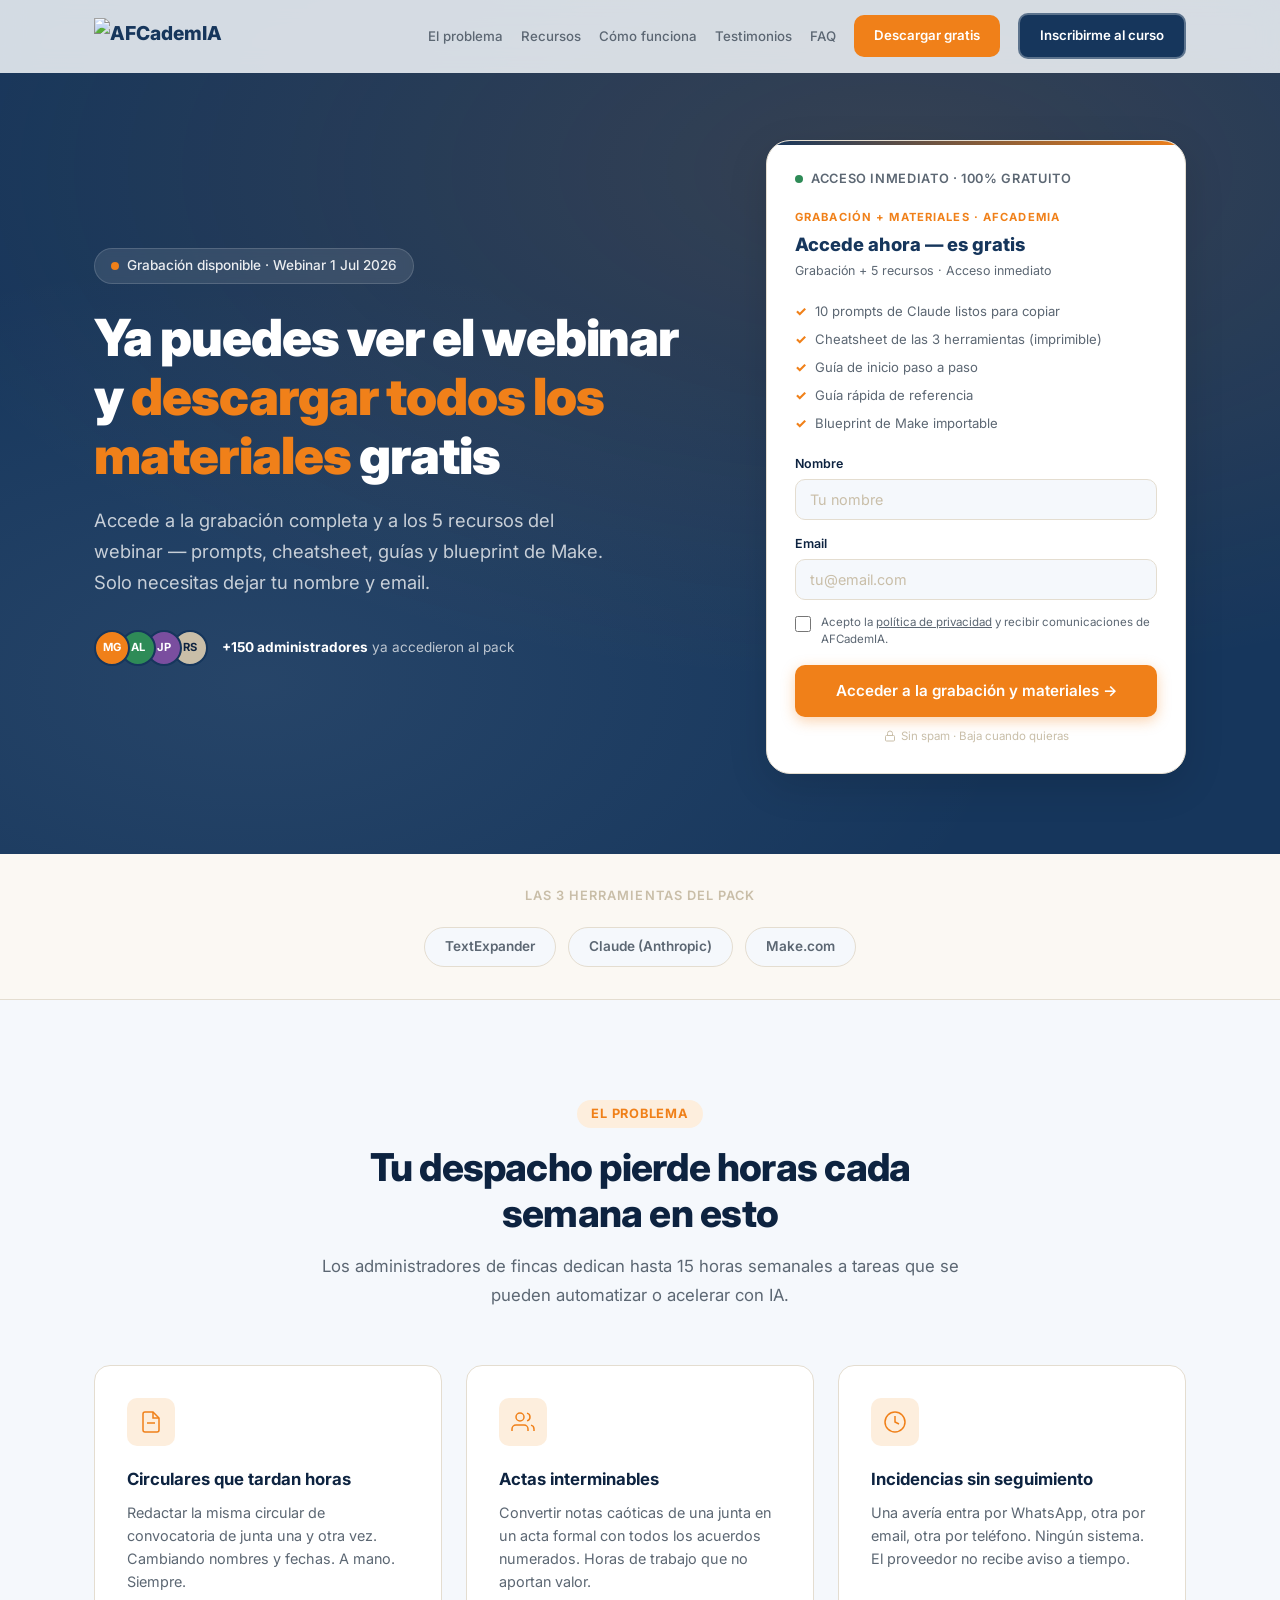
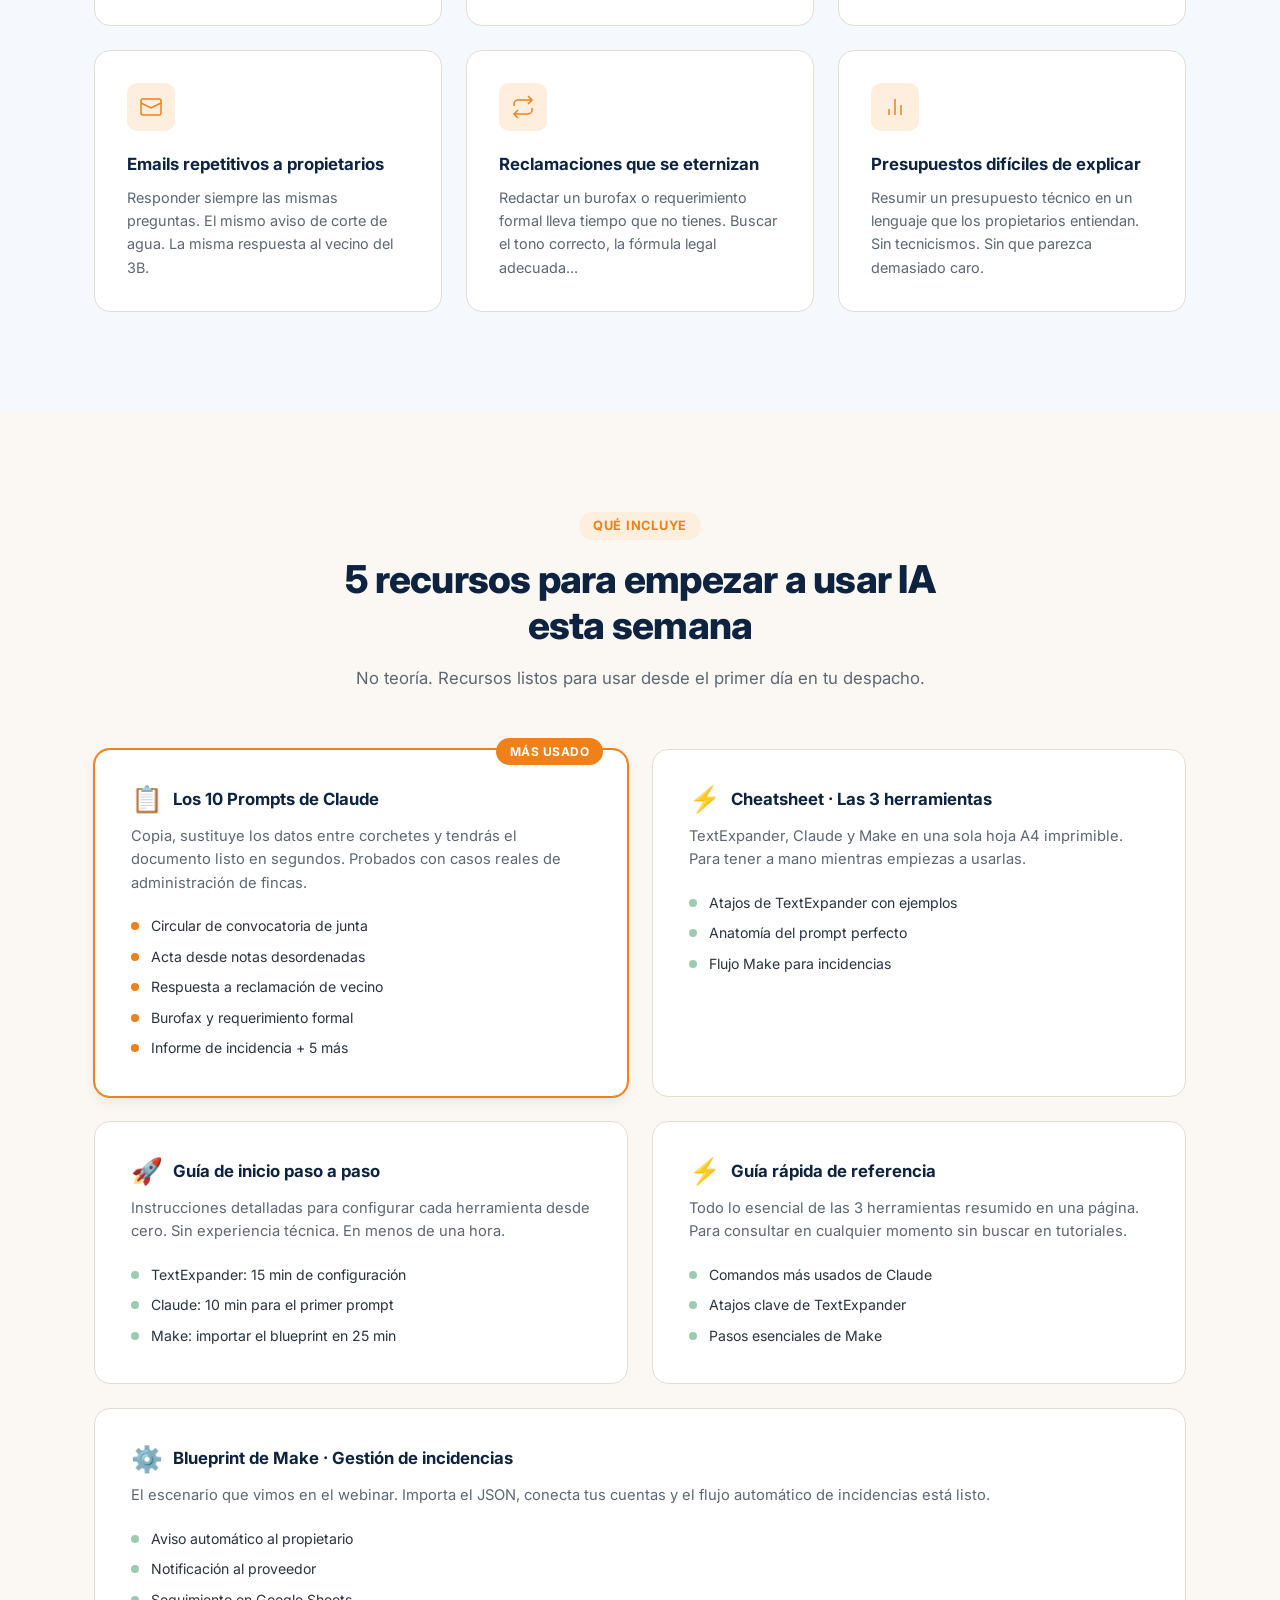
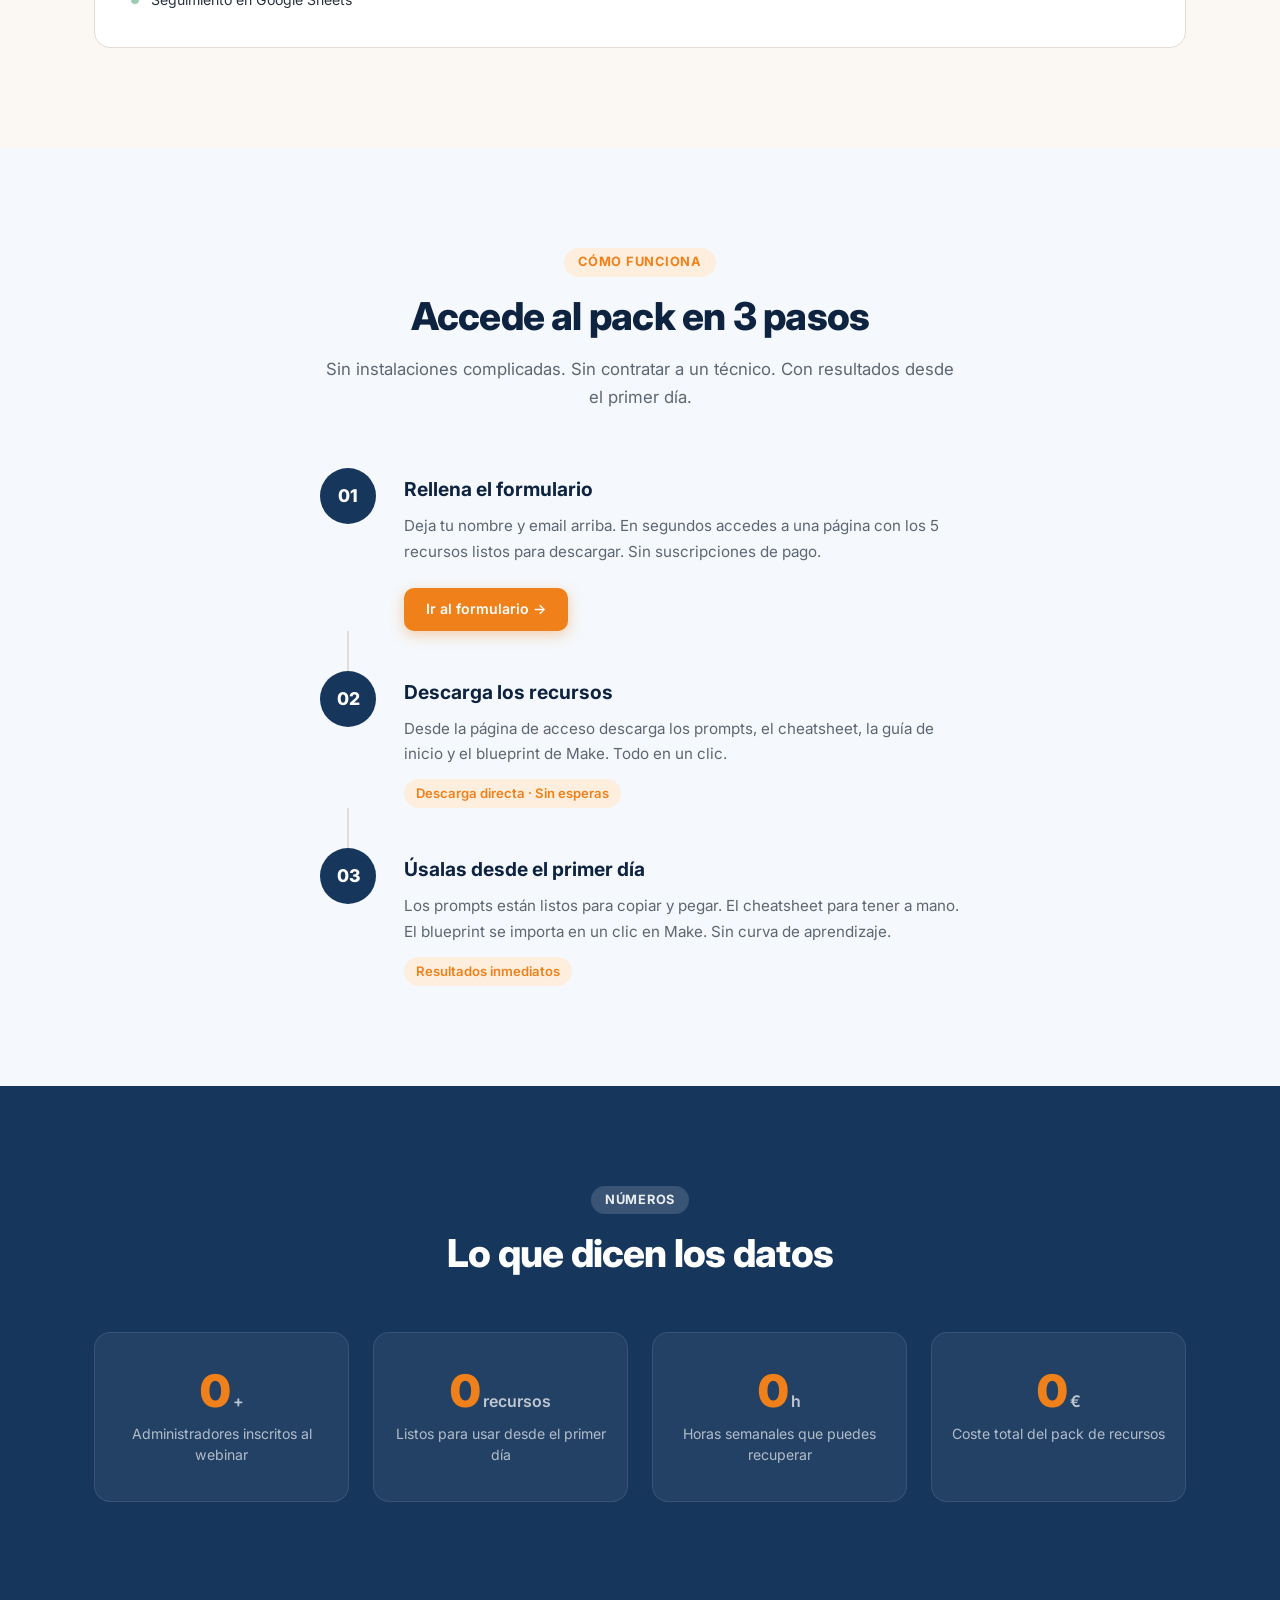
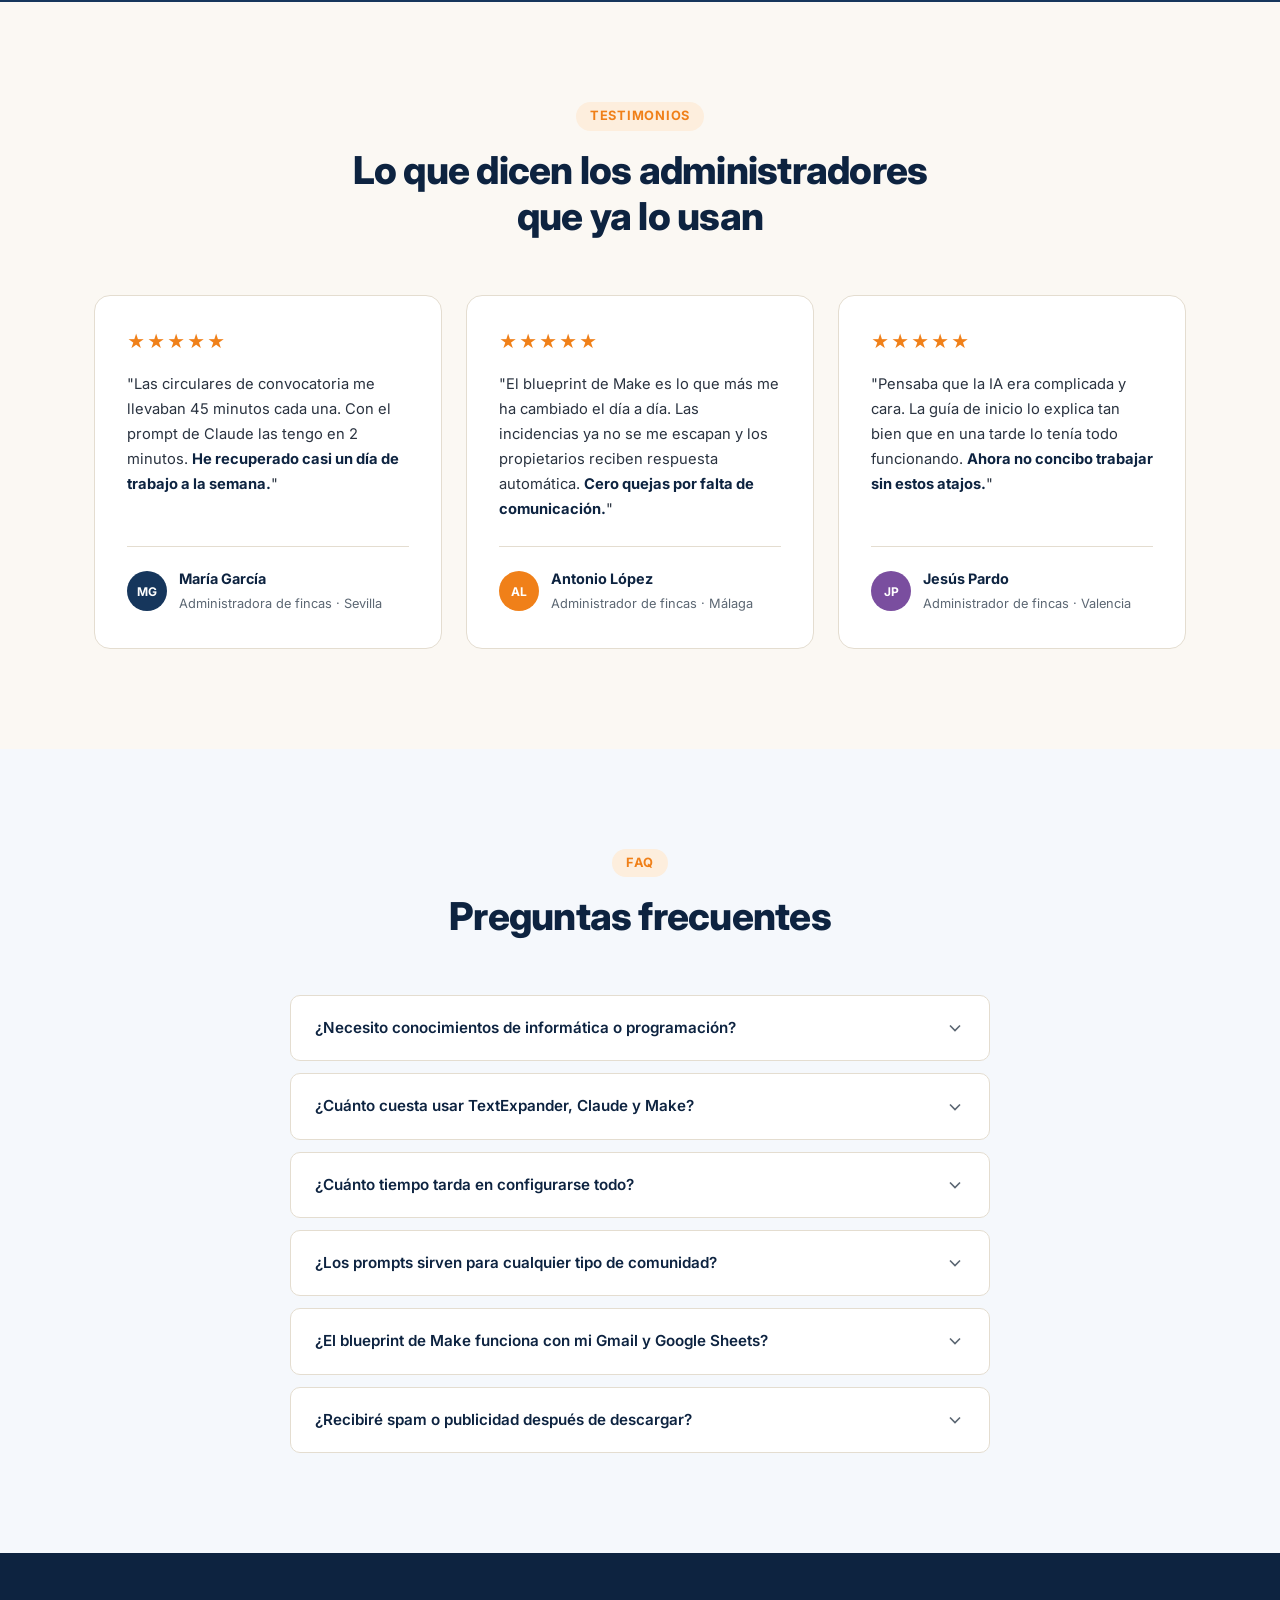
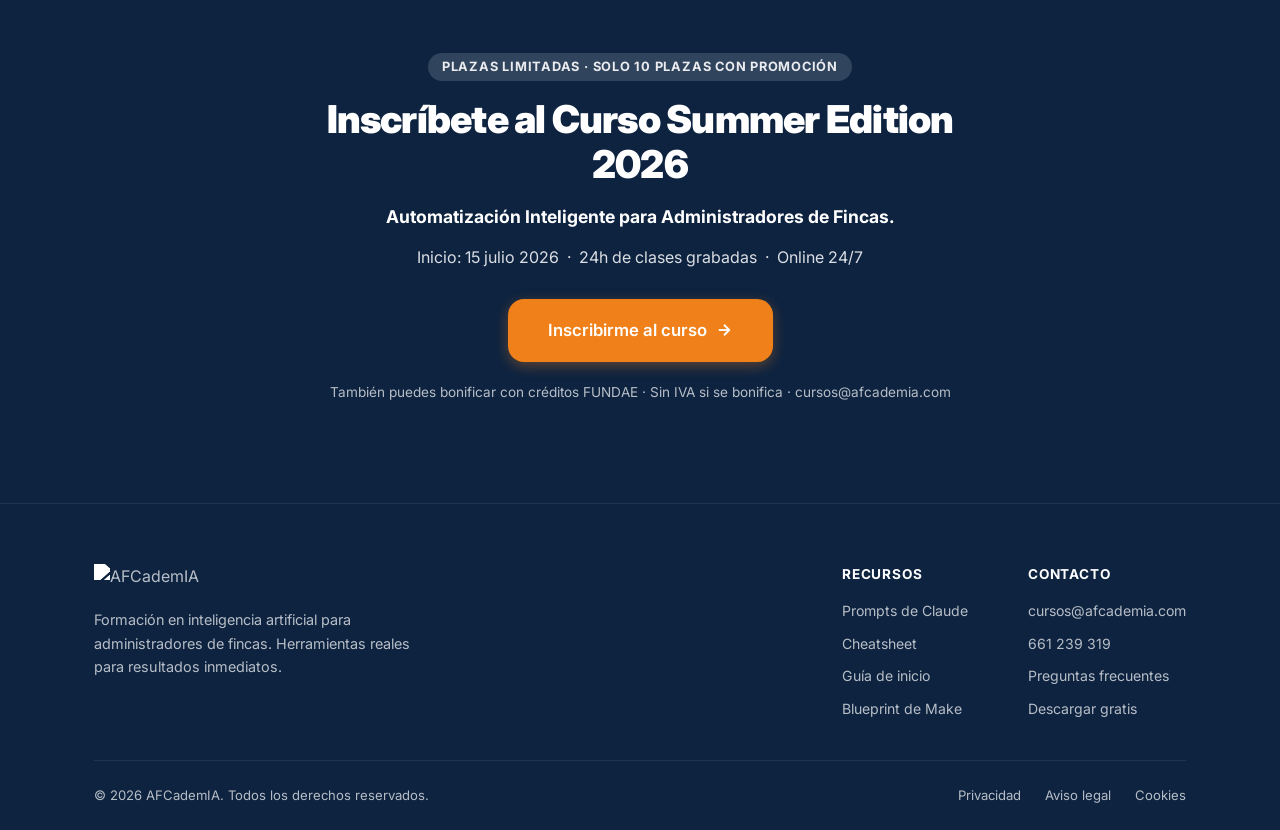
==== index.html @ 525d97ed "fix: actualizar copy del hero — webinar ya celebrado, materiales requieren registro Co-Authored-By: " ====
﻿<!DOCTYPE html>
<html lang="es">
<head>
    <meta charset="UTF-8">
    <meta name="viewport" content="width=device-width, initial-scale=1.0">
    <title>Kit de IA para Administradores de Fincas · AFCademIA</title>
    <meta name="description" content="Descarga gratuita: los recursos del webinar de AFCademIA — prompts de Claude, cheatsheet de las 3 herramientas, guía de inicio y blueprint de Make para administradores de fincas.">
    <meta property="og:title" content="Kit de IA para Administradores de Fincas · AFCademIA">
    <meta property="og:description" content="Ahorra horas cada semana con las 3 herramientas de IA que usamos en el webinar. Descarga gratuita.">
    <meta property="og:type" content="website">
    <link rel="preconnect" href="https://fonts.googleapis.com">
    <link rel="preconnect" href="https://fonts.gstatic.com" crossorigin>
    <link href="https://fonts.googleapis.com/css2?family=Inter:wght@400;500;600;700;800;900&display=swap" rel="stylesheet">
    <link rel="stylesheet" href="styles.css">
</head>
<body>

    <!-- NAVBAR -->
    <nav class="navbar" id="navbar">
        <div class="container nav-container">
            <a href="#" class="logo">
                <img src="afcademia_logo_nuevo.png" alt="AFCademIA" class="logo-img">
            </a>
            <ul class="nav-links" id="navLinks">
                <li><a href="#problema">El problema</a></li>
                <li><a href="#recursos">Recursos</a></li>
                <li><a href="#proceso">Cómo funciona</a></li>
                <li><a href="#testimonios">Testimonios</a></li>
                <li><a href="#faq">FAQ</a></li>
                <li><a href="#hero" class="btn btn-nav">Descargar gratis</a></li>
                <li><a href="https://forms.gle/Vhd3QbMJYtWTCBhA6" class="btn btn-nav btn-nav-accent" target="_blank">Inscribirme al curso</a></li>
            </ul>
            <button class="hamburger" id="hamburger" aria-label="Abrir menú de navegación">
                <span></span><span></span><span></span>
            </button>
        </div>
    </nav>

    <!-- HERO -->
    <header class="hero" id="hero">
        <div class="hero-bg"></div>
        <div class="container hero-container">
            <div class="hero-content">
                <div class="hero-badge">
                    <span class="badge-pulse"></span>
                    Grabación disponible · Webinar 1 Jul 2026
                </div>
                <h1>Ya puedes ver el webinar y <span class="text-accent">descargar todos los materiales</span> gratis</h1>
                <p class="hero-subtitle">Accede a la grabación completa y a los 5 recursos del webinar — prompts, cheatsheet, guías y blueprint de Make. Solo necesitas dejar tu nombre y email.</p>
                <div class="hero-social-proof">
                    <div class="proof-avatars">
                        <div class="avatar av1">MG</div>
                        <div class="avatar av2">AL</div>
                        <div class="avatar av3">JP</div>
                        <div class="avatar av4">RS</div>
                    </div>
                    <p><strong>+150 administradores</strong> ya accedieron al pack</p>
                </div>
            </div>
            <div class="hero-visual">
                <div class="hero-card">
                    <div class="hero-card-header">
                        <span class="status-dot"></span>
                        Acceso inmediato · 100% gratuito
                    </div>
                    <div class="hero-card-eyebrow">Grabación + materiales · AFCademIA</div>
                    <h2 style="font-size:1.15rem;font-weight:800;line-height:1.3;margin-bottom:4px;color:var(--primary);">Accede ahora — es gratis</h2>
                    <div class="hero-card-sub">Grabación + 5 recursos · Acceso inmediato</div>

                    <ul style="list-style:none;display:flex;flex-direction:column;gap:7px;margin-bottom:20px;">
                        <li style="display:flex;align-items:center;gap:8px;font-size:.82rem;color:var(--text-light);"><span style="color:var(--accent);font-weight:800;">✓</span> 10 prompts de Claude listos para copiar</li>
                        <li style="display:flex;align-items:center;gap:8px;font-size:.82rem;color:var(--text-light);"><span style="color:var(--accent);font-weight:800;">✓</span> Cheatsheet de las 3 herramientas (imprimible)</li>
                        <li style="display:flex;align-items:center;gap:8px;font-size:.82rem;color:var(--text-light);"><span style="color:var(--accent);font-weight:800;">✓</span> Guía de inicio paso a paso</li>
                        <li style="display:flex;align-items:center;gap:8px;font-size:.82rem;color:var(--text-light);"><span style="color:var(--accent);font-weight:800;">✓</span> Guía rápida de referencia</li>
                        <li style="display:flex;align-items:center;gap:8px;font-size:.82rem;color:var(--text-light);"><span style="color:var(--accent);font-weight:800;">✓</span> Blueprint de Make importable</li>
                    </ul>

                    <form class="lead-form" novalidate>
                        <div class="form-group" style="margin-bottom:14px;">
                            <label for="hero-nombre" style="font-size:.78rem;font-weight:600;color:var(--dark);display:block;margin-bottom:5px;">Nombre</label>
                            <input type="text" id="hero-nombre" name="nombre" placeholder="Tu nombre" required autocomplete="name" style="width:100%;padding:11px 14px;border:1px solid var(--border);border-radius:var(--radius);font-size:.9rem;font-family:inherit;color:var(--text);background:var(--bg);outline:none;transition:border-color .2s;">
                        </div>
                        <div class="form-group" style="margin-bottom:14px;">
                            <label for="hero-email" style="font-size:.78rem;font-weight:600;color:var(--dark);display:block;margin-bottom:5px;">Email</label>
                            <input type="email" id="hero-email" name="email" placeholder="tu@email.com" required autocomplete="email" style="width:100%;padding:11px 14px;border:1px solid var(--border);border-radius:var(--radius);font-size:.9rem;font-family:inherit;color:var(--text);background:var(--bg);outline:none;transition:border-color .2s;">
                        </div>
                        <div class="form-privacy" style="margin-bottom:16px;">
                            <input type="checkbox" id="hero-privacidad" name="privacidad" required>
                            <span style="font-size:.72rem;color:var(--text-light);line-height:1.5;">Acepto la <a href="https://afcademia.com/politica-de-privacidad/" style="color:var(--text-light);text-decoration:underline;">política de privacidad</a> y recibir comunicaciones de AFCademIA.</span>
                        </div>
                        <button type="submit" class="btn btn-primary btn-full" style="padding:14px;font-size:.95rem;border-radius:var(--radius);justify-content:center;">
                            Acceder a la grabación y materiales →
                        </button>
                    </form>

                    <p style="text-align:center;font-size:.72rem;color:var(--beige);margin-top:10px;display:flex;align-items:center;justify-content:center;gap:5px;">
                        <svg width="12" height="12" viewBox="0 0 24 24" fill="none" stroke="currentColor" stroke-width="2"><rect x="3" y="11" width="18" height="11" rx="2"/><path d="M7 11V7a5 5 0 0110 0v4"/></svg>
                        Sin spam · Baja cuando quieras
                    </p>
                </div>
            </div>
        </div>
    </header>

    <!-- TRUST BAR -->
    <section class="trust-bar">
        <div class="container">
            <p class="trust-label">Las 3 herramientas del pack</p>
            <div class="trust-logos">
                <span class="trust-item">TextExpander</span>
                <span class="trust-item">Claude (Anthropic)</span>
                <span class="trust-item">Make.com</span>
            </div>
        </div>
    </section>

    <!-- PROBLEMAS -->
    <section class="problems" id="problema">
        <div class="container">
            <div class="section-header">
                <span class="section-tag">El problema</span>
                <h2>Tu despacho pierde horas cada semana en esto</h2>
                <p class="section-subtitle">Los administradores de fincas dedican hasta 15 horas semanales a tareas que se pueden automatizar o acelerar con IA.</p>
            </div>
            <div class="problems-grid">
                <div class="problem-card">
                    <div class="problem-icon">
                        <svg width="24" height="24" viewBox="0 0 24 24" fill="none" stroke="currentColor" stroke-width="1.5"><path d="M14 2H6a2 2 0 00-2 2v16a2 2 0 002 2h12a2 2 0 002-2V8z"/><polyline points="14 2 14 8 20 8"/><line x1="16" y1="13" x2="8" y2="13"/></svg>
                    </div>
                    <h3>Circulares que tardan horas</h3>
                    <p>Redactar la misma circular de convocatoria de junta una y otra vez. Cambiando nombres y fechas. A mano. Siempre.</p>
                </div>
                <div class="problem-card">
                    <div class="problem-icon">
                        <svg width="24" height="24" viewBox="0 0 24 24" fill="none" stroke="currentColor" stroke-width="1.5"><path d="M17 21v-2a4 4 0 00-4-4H5a4 4 0 00-4 4v2"/><circle cx="9" cy="7" r="4"/><path d="M23 21v-2a4 4 0 00-3-3.87"/><path d="M16 3.13a4 4 0 010 7.75"/></svg>
                    </div>
                    <h3>Actas interminables</h3>
                    <p>Convertir notas caóticas de una junta en un acta formal con todos los acuerdos numerados. Horas de trabajo que no aportan valor.</p>
                </div>
                <div class="problem-card">
                    <div class="problem-icon">
                        <svg width="24" height="24" viewBox="0 0 24 24" fill="none" stroke="currentColor" stroke-width="1.5"><circle cx="12" cy="12" r="10"/><polyline points="12 6 12 12 16 14"/></svg>
                    </div>
                    <h3>Incidencias sin seguimiento</h3>
                    <p>Una avería entra por WhatsApp, otra por email, otra por teléfono. Ningún sistema. El proveedor no recibe aviso a tiempo.</p>
                </div>
                <div class="problem-card">
                    <div class="problem-icon">
                        <svg width="24" height="24" viewBox="0 0 24 24" fill="none" stroke="currentColor" stroke-width="1.5"><rect x="2" y="4" width="20" height="16" rx="2"/><path d="M2 8l10 5 10-5"/></svg>
                    </div>
                    <h3>Emails repetitivos a propietarios</h3>
                    <p>Responder siempre las mismas preguntas. El mismo aviso de corte de agua. La misma respuesta al vecino del 3B.</p>
                </div>
                <div class="problem-card">
                    <div class="problem-icon">
                        <svg width="24" height="24" viewBox="0 0 24 24" fill="none" stroke="currentColor" stroke-width="1.5"><polyline points="17 1 21 5 17 9"/><path d="M3 11V9a4 4 0 014-4h14"/><polyline points="7 23 3 19 7 15"/><path d="M21 13v2a4 4 0 01-4 4H3"/></svg>
                    </div>
                    <h3>Reclamaciones que se eternizan</h3>
                    <p>Redactar un burofax o requerimiento formal lleva tiempo que no tienes. Buscar el tono correcto, la fórmula legal adecuada...</p>
                </div>
                <div class="problem-card">
                    <div class="problem-icon">
                        <svg width="24" height="24" viewBox="0 0 24 24" fill="none" stroke="currentColor" stroke-width="1.5"><path d="M18 20V10"/><path d="M12 20V4"/><path d="M6 20v-6"/></svg>
                    </div>
                    <h3>Presupuestos difíciles de explicar</h3>
                    <p>Resumir un presupuesto técnico en un lenguaje que los propietarios entiendan. Sin tecnicismos. Sin que parezca demasiado caro.</p>
                </div>
            </div>
        </div>
    </section>

    <!-- RECURSOS (qué incluye el pack) -->
    <section class="resources" id="recursos">
        <div class="container">
            <div class="section-header">
                <span class="section-tag">Qué incluye</span>
                <h2>5 recursos para empezar a usar IA esta semana</h2>
                <p class="section-subtitle">No teoría. Recursos listos para usar desde el primer día en tu despacho.</p>
            </div>
            <div class="resources-grid">
                <div class="resource-card featured">
                    <div class="resource-badge">Más usado</div>
                    <h3><span class="resource-icon">📋</span>Los 10 Prompts de Claude</h3>
                    <p>Copia, sustituye los datos entre corchetes y tendrás el documento listo en segundos. Probados con casos reales de administración de fincas.</p>
                    <ul class="resource-list">
                        <li>Circular de convocatoria de junta</li>
                        <li>Acta desde notas desordenadas</li>
                        <li>Respuesta a reclamación de vecino</li>
                        <li>Burofax y requerimiento formal</li>
                        <li>Informe de incidencia + 5 más</li>
                    </ul>
                </div>
                <div class="resource-card">
                    <h3><span class="resource-icon">⚡</span>Cheatsheet · Las 3 herramientas</h3>
                    <p>TextExpander, Claude y Make en una sola hoja A4 imprimible. Para tener a mano mientras empiezas a usarlas.</p>
                    <ul class="resource-list">
                        <li>Atajos de TextExpander con ejemplos</li>
                        <li>Anatomía del prompt perfecto</li>
                        <li>Flujo Make para incidencias</li>
                    </ul>
                </div>
                <div class="resource-card">
                    <h3><span class="resource-icon">🚀</span>Guía de inicio paso a paso</h3>
                    <p>Instrucciones detalladas para configurar cada herramienta desde cero. Sin experiencia técnica. En menos de una hora.</p>
                    <ul class="resource-list">
                        <li>TextExpander: 15 min de configuración</li>
                        <li>Claude: 10 min para el primer prompt</li>
                        <li>Make: importar el blueprint en 25 min</li>
                    </ul>
                </div>
                <div class="resource-card">
                    <h3><span class="resource-icon">⚡</span>Guía rápida de referencia</h3>
                    <p>Todo lo esencial de las 3 herramientas resumido en una página. Para consultar en cualquier momento sin buscar en tutoriales.</p>
                    <ul class="resource-list">
                        <li>Comandos más usados de Claude</li>
                        <li>Atajos clave de TextExpander</li>
                        <li>Pasos esenciales de Make</li>
                    </ul>
                </div>
                <div class="resource-card resource-card--full">
                    <h3><span class="resource-icon">⚙️</span>Blueprint de Make · Gestión de incidencias</h3>
                    <p>El escenario que vimos en el webinar. Importa el JSON, conecta tus cuentas y el flujo automático de incidencias está listo.</p>
                    <ul class="resource-list">
                        <li>Aviso automático al propietario</li>
                        <li>Notificación al proveedor</li>
                        <li>Seguimiento en Google Sheets</li>
                    </ul>
                </div>
            </div>
        </div>
    </section>

    <!-- PROCESO -->
    <section class="process" id="proceso">
        <div class="container">
            <div class="section-header">
                <span class="section-tag">Cómo funciona</span>
                <h2>Accede al pack en 3 pasos</h2>
                <p class="section-subtitle">Sin instalaciones complicadas. Sin contratar a un técnico. Con resultados desde el primer día.</p>
            </div>
            <div class="process-steps">
                <div class="step">
                    <div class="step-number">01</div>
                    <div class="step-body">
                        <h3>Rellena el formulario</h3>
                        <p>Deja tu nombre y email arriba. En segundos accedes a una página con los 5 recursos listos para descargar. Sin suscripciones de pago.</p>
                        <a href="#hero" class="btn btn-primary" style="display:inline-flex;margin-top:12px;padding:10px 22px;font-size:.88rem;">Ir al formulario →</a>
                    </div>
                </div>
                <div class="step-line"></div>
                <div class="step">
                    <div class="step-number">02</div>
                    <div class="step-body">
                        <h3>Descarga los recursos</h3>
                        <p>Desde la página de acceso descarga los prompts, el cheatsheet, la guía de inicio y el blueprint de Make. Todo en un clic.</p>
                        <span class="step-meta">Descarga directa · Sin esperas</span>
                    </div>
                </div>
                <div class="step-line"></div>
                <div class="step">
                    <div class="step-number">03</div>
                    <div class="step-body">
                        <h3>Úsalas desde el primer día</h3>
                        <p>Los prompts están listos para copiar y pegar. El cheatsheet para tener a mano. El blueprint se importa en un clic en Make. Sin curva de aprendizaje.</p>
                        <span class="step-meta">Resultados inmediatos</span>
                    </div>
                </div>
            </div>
        </div>
    </section>

    <!-- RESULTADOS -->
    <section class="results" id="resultados">
        <div class="container">
            <div class="section-header light">
                <span class="section-tag light">Números</span>
                <h2>Lo que dicen los datos</h2>
            </div>
            <div class="results-grid">
                <div class="result-card">
                    <div class="result-value"><span class="counter" data-target="150">0</span><span class="result-unit">+</span></div>
                    <p>Administradores inscritos al webinar</p>
                </div>
                <div class="result-card">
                    <div class="result-value"><span class="counter" data-target="4">0</span><span class="result-unit"> recursos</span></div>
                    <p>Listos para usar desde el primer día</p>
                </div>
                <div class="result-card">
                    <div class="result-value"><span class="counter" data-target="10">0</span><span class="result-unit">h</span></div>
                    <p>Horas semanales que puedes recuperar</p>
                </div>
                <div class="result-card">
                    <div class="result-value"><span class="counter" data-target="0">0</span><span class="result-unit">€</span></div>
                    <p>Coste total del pack de recursos</p>
                </div>
            </div>
        </div>
    </section>

    <!-- TESTIMONIOS -->
    <section class="testimonials" id="testimonios">
        <div class="container">
            <div class="section-header">
                <span class="section-tag">Testimonios</span>
                <h2>Lo que dicen los administradores que ya lo usan</h2>
            </div>
            <div class="testimonials-grid">
                <div class="testimonial-card">
                    <div class="testimonial-stars" aria-label="5 estrellas">&#9733;&#9733;&#9733;&#9733;&#9733;</div>
                    <blockquote>"Las circulares de convocatoria me llevaban 45 minutos cada una. Con el prompt de Claude las tengo en 2 minutos. <strong>He recuperado casi un día de trabajo a la semana.</strong>"</blockquote>
                    <div class="testimonial-author">
                        <div class="author-avatar av-blue">MG</div>
                        <div>
                            <strong>María García</strong>
                            <span>Administradora de fincas · Sevilla</span>
                        </div>
                    </div>
                </div>
                <div class="testimonial-card">
                    <div class="testimonial-stars" aria-label="5 estrellas">&#9733;&#9733;&#9733;&#9733;&#9733;</div>
                    <blockquote>"El blueprint de Make es lo que más me ha cambiado el día a día. Las incidencias ya no se me escapan y los propietarios reciben respuesta automática. <strong>Cero quejas por falta de comunicación.</strong>"</blockquote>
                    <div class="testimonial-author">
                        <div class="author-avatar av-orange">AL</div>
                        <div>
                            <strong>Antonio López</strong>
                            <span>Administrador de fincas · Málaga</span>
                        </div>
                    </div>
                </div>
                <div class="testimonial-card">
                    <div class="testimonial-stars" aria-label="5 estrellas">&#9733;&#9733;&#9733;&#9733;&#9733;</div>
                    <blockquote>"Pensaba que la IA era complicada y cara. La guía de inicio lo explica tan bien que en una tarde lo tenía todo funcionando. <strong>Ahora no concibo trabajar sin estos atajos.</strong>"</blockquote>
                    <div class="testimonial-author">
                        <div class="author-avatar av-purple">JP</div>
                        <div>
                            <strong>Jesús Pardo</strong>
                            <span>Administrador de fincas · Valencia</span>
                        </div>
                    </div>
                </div>
            </div>
        </div>
    </section>

    <!-- FAQ -->
    <section class="faq" id="faq">
        <div class="container">
            <div class="section-header">
                <span class="section-tag">FAQ</span>
                <h2>Preguntas frecuentes</h2>
            </div>
            <div class="faq-list">
                <details class="faq-item">
                    <summary>
                        <span>¿Necesito conocimientos de informática o programación?</span>
                        <svg class="faq-chevron" width="20" height="20" viewBox="0 0 24 24" fill="none" stroke="currentColor" stroke-width="2"><polyline points="6 9 12 15 18 9"/></svg>
                    </summary>
                    <div class="faq-answer">
                        <p>No. Las herramientas están pensadas para usarse sin experiencia técnica. La guía de inicio te lleva de la mano en cada paso. Si sabes usar el correo y WhatsApp, puedes usar estas herramientas.</p>
                    </div>
                </details>
                <details class="faq-item">
                    <summary>
                        <span>¿Cuánto cuesta usar TextExpander, Claude y Make?</span>
                        <svg class="faq-chevron" width="20" height="20" viewBox="0 0 24 24" fill="none" stroke="currentColor" stroke-width="2"><polyline points="6 9 12 15 18 9"/></svg>
                    </summary>
                    <div class="faq-answer">
                        <p>Las tres tienen plan gratuito para empezar: Claude (gratuito), Make (1.000 operaciones/mes gratis), TextExpander (prueba gratuita de 30 días, luego 3,33€/mes). Puedes empezar hoy sin pagar nada.</p>
                    </div>
                </details>
                <details class="faq-item">
                    <summary>
                        <span>¿Cuánto tiempo tarda en configurarse todo?</span>
                        <svg class="faq-chevron" width="20" height="20" viewBox="0 0 24 24" fill="none" stroke="currentColor" stroke-width="2"><polyline points="6 9 12 15 18 9"/></svg>
                    </summary>
                    <div class="faq-answer">
                        <p>Estimamos menos de una hora en total: TextExpander 15 minutos, Claude 10 minutos y Make unos 25 minutos. La guía incluida te lleva paso a paso sin saltos ni suposiciones.</p>
                    </div>
                </details>
                <details class="faq-item">
                    <summary>
                        <span>¿Los prompts sirven para cualquier tipo de comunidad?</span>
                        <svg class="faq-chevron" width="20" height="20" viewBox="0 0 24 24" fill="none" stroke="currentColor" stroke-width="2"><polyline points="6 9 12 15 18 9"/></svg>
                    </summary>
                    <div class="faq-answer">
                        <p>Sí. Los 10 prompts están diseñados para situaciones habituales en cualquier comunidad de propietarios: convocatorias, actas, reclamaciones, informes de incidencias, certificados... Los datos específicos los pones tú entre corchetes.</p>
                    </div>
                </details>
                <details class="faq-item">
                    <summary>
                        <span>¿El blueprint de Make funciona con mi Gmail y Google Sheets?</span>
                        <svg class="faq-chevron" width="20" height="20" viewBox="0 0 24 24" fill="none" stroke="currentColor" stroke-width="2"><polyline points="6 9 12 15 18 9"/></svg>
                    </summary>
                    <div class="faq-answer">
                        <p>Sí. El blueprint está diseñado para conectarse con Gmail, Google Sheets y una clave de API de OpenAI (tienes créditos gratuitos iniciales). La guía explica cómo conectar cada servicio paso a paso.</p>
                    </div>
                </details>
                <details class="faq-item">
                    <summary>
                        <span>¿Recibiré spam o publicidad después de descargar?</span>
                        <svg class="faq-chevron" width="20" height="20" viewBox="0 0 24 24" fill="none" stroke="currentColor" stroke-width="2"><polyline points="6 9 12 15 18 9"/></svg>
                    </summary>
                    <div class="faq-answer">
                        <p>No spam. Recibirás el email con el pack y, ocasionalmente, comunicaciones sobre formación en IA para administradores de fincas. Puedes darte de baja cuando quieras con un clic.</p>
                    </div>
                </details>
            </div>
        </div>
    </section>

    <!-- CTA FINAL -->
    <section class="contact" id="descarga">
        <div class="container">
            <div style="text-align:center;max-width:680px;margin:0 auto;">
                <span class="section-tag light">Plazas limitadas · Solo 10 plazas con promoción</span>
                <h2 style="font-size:clamp(1.8rem,3vw,2.6rem);font-weight:900;line-height:1.15;letter-spacing:-.02em;margin-bottom:16px;color:#fff;">Inscríbete al Curso Summer Edition 2026</h2>
                <p style="font-size:1.1rem;color:rgba(255,255,255,.7);line-height:1.7;margin-bottom:12px;"><strong style="color:#fff;">Automatización Inteligente para Administradores de Fincas.</strong></p>
                <p style="font-size:1rem;color:rgba(255,255,255,.85);line-height:1.7;margin-bottom:28px;">Inicio: 15 julio 2026 &nbsp;·&nbsp; 24h de clases grabadas &nbsp;·&nbsp; Online 24/7</p>
                <a href="https://forms.gle/Vhd3QbMJYtWTCBhA6" target="_blank" class="btn btn-primary btn-lg" style="font-size:1.05rem;padding:18px 40px;">
                    Inscribirme al curso
                    <svg width="18" height="18" viewBox="0 0 24 24" fill="none" stroke="currentColor" stroke-width="2.5"><path d="M5 12h14"/><path d="M12 5l7 7-7 7"/></svg>
                </a>
                <p style="margin-top:20px;font-size:.85rem;color:rgba(255,255,255,.7);">También puedes bonificar con créditos FUNDAE · Sin IVA si se bonifica · cursos@afcademia.com</p>
            </div>
        </div>
    </section>

    <!-- FOOTER -->
    <footer class="footer">
        <div class="container">
            <div class="footer-main">
                <div class="footer-brand">
                    <img src="afcademia_logo_nuevo.png" alt="AFCademIA" class="logo-img">
                    <p>Formación en inteligencia artificial para administradores de fincas. Herramientas reales para resultados inmediatos.</p>
                </div>
                <div class="footer-nav">
                    <div class="footer-col">
                        <h4>Recursos</h4>
                        <a href="#recursos">Prompts de Claude</a>
                        <a href="#recursos">Cheatsheet</a>
                        <a href="#recursos">Guía de inicio</a>
                        <a href="#recursos">Blueprint de Make</a>
                    </div>
                    <div class="footer-col">
                        <h4>Contacto</h4>
                        <a href="mailto:cursos@afcademia.com">cursos@afcademia.com</a>
                        <a href="tel:661239319">661 239 319</a>
                        <a href="#faq">Preguntas frecuentes</a>
                        <a href="#descarga">Descargar gratis</a>
                    </div>
                </div>
            </div>
            <div class="footer-bottom">
                <p>&copy; 2026 AFCademIA. Todos los derechos reservados.</p>
                <div class="footer-legal">
                    <a href="https://afcademia.com/politica-de-privacidad/">Privacidad</a>
                    <a href="https://afcademia.com/aviso-legal/">Aviso legal</a>
                    <a href="https://afcademia.com/politica-de-cookies/">Cookies</a>
                </div>
            </div>
        </div>
    </footer>

    <script src="https://cdn.jsdelivr.net/npm/@supabase/supabase-js@2/dist/umd/supabase.min.js"></script>
    <script src="script.js"></script>
</body>
</html>
---- styles.css ----
/* =========================================
   AFCademIA — Landing Webinar IA
   Paleta:
   - Primary:    #16365C (azul oscuro)
   - Accent:     #F08019 (naranja)
   - Dark:       #0D2340
   - Text:       #2A3340
   - BG warm:    #FBF8F3
   - BG page:    #F5F8FC
   - Light blue: #E8F1F8
   ========================================= */

:root {
    --primary: #16365C;
    --primary-light: #E8F1F8;
    --primary-hover: #0D2340;
    --accent: #F08019;
    --accent-hover: #D96A09;
    --accent-light: #FDEEDD;
    --dark: #0D2340;
    --text: #2A3340;
    --text-light: #5C6773;
    --bg: #F5F8FC;
    --bg-warm: #FBF8F3;
    --bg-white: #FFFFFF;
    --beige: #C9BEA8;
    --beige-light: #F2EEE5;
    --border: #E4DDD0;
    --green: #2E8B57;
    --green-light: #9DCBB1;
    --purple: #7A4E9F;
    --radius-sm: 6px;
    --radius: 10px;
    --radius-lg: 16px;
    --radius-xl: 24px;
    --shadow-sm: 0 1px 3px rgba(0,0,0,0.06);
    --shadow: 0 4px 12px rgba(0,0,0,0.08);
    --shadow-lg: 0 12px 40px rgba(0,0,0,0.12);
    --transition: 0.25s cubic-bezier(0.4, 0, 0.2, 1);
}

/* ===== RESET ===== */
*, *::before, *::after { margin: 0; padding: 0; box-sizing: border-box; }
html { scroll-behavior: smooth; scroll-padding-top: 80px; }
body {
    font-family: 'Inter', -apple-system, BlinkMacSystemFont, sans-serif;
    color: var(--text);
    background: var(--bg);
    line-height: 1.6;
    -webkit-font-smoothing: antialiased;
}
img { max-width: 100%; display: block; }
a { text-decoration: none; color: inherit; }
ul { list-style: none; }
button { cursor: pointer; border: none; background: none; font: inherit; }

/* ===== CONTAINER ===== */
.container {
    max-width: 1140px;
    margin: 0 auto;
    padding: 0 24px;
}

/* ===== NAVBAR ===== */
.navbar {
    position: fixed;
    top: 0;
    left: 0;
    right: 0;
    z-index: 1000;
    background: rgba(245, 248, 252, 0.85);
    backdrop-filter: blur(12px);
    -webkit-backdrop-filter: blur(12px);
    border-bottom: 1px solid transparent;
    transition: var(--transition);
}
.navbar.scrolled {
    border-bottom-color: var(--border);
    box-shadow: var(--shadow-sm);
}
.nav-container {
    display: flex;
    align-items: center;
    justify-content: space-between;
    height: 72px;
}
.logo {
    display: flex;
    align-items: center;
    gap: 8px;
    font-weight: 800;
    font-size: 1.2rem;
    color: var(--primary);
}
.logo-img {
    height: 36px;
    width: auto;
}
.nav-links {
    display: flex;
    align-items: center;
    gap: 18px;
}
.nav-links a {
    font-size: 0.83rem;
    font-weight: 500;
    color: var(--text-light);
    transition: color var(--transition);
}
.nav-links a:hover { color: var(--primary); }
.btn-nav {
    background: var(--accent) !important;
    color: #fff !important;
    padding: 10px 20px !important;
    border-radius: var(--radius) !important;
    font-weight: 600 !important;
    transition: background var(--transition) !important;
}
.btn-nav:hover { background: var(--accent-hover) !important; }
.btn-nav-accent { background: var(--primary) !important; border: 2px solid rgba(255,255,255,.3) !important; }
.btn-nav-accent:hover { background: #0f2640 !important; }

/* Hamburger */
.hamburger { display: none; flex-direction: column; gap: 5px; padding: 4px; }
.hamburger span {
    display: block;
    width: 24px;
    height: 2px;
    background: var(--text);
    border-radius: 2px;
    transition: var(--transition);
}
.hamburger.active span:nth-child(1) { transform: rotate(45deg) translate(5px, 5px); }
.hamburger.active span:nth-child(2) { opacity: 0; }
.hamburger.active span:nth-child(3) { transform: rotate(-45deg) translate(5px, -5px); }

/* ===== BUTTONS ===== */
.btn {
    display: inline-flex;
    align-items: center;
    gap: 8px;
    font-weight: 600;
    font-size: 0.95rem;
    border-radius: var(--radius);
    transition: all var(--transition);
    white-space: nowrap;
}
.btn-primary {
    background: var(--accent);
    color: #fff;
    padding: 14px 28px;
    box-shadow: 0 4px 14px rgba(240, 128, 25, 0.35);
}
.btn-primary:hover {
    background: var(--accent-hover);
    transform: translateY(-1px);
    box-shadow: 0 6px 20px rgba(240, 128, 25, 0.4);
}
.btn-outline {
    border: 2px solid var(--border);
    color: var(--text);
    padding: 12px 26px;
    background: transparent;
}
.btn-outline:hover {
    border-color: var(--primary);
    color: var(--primary);
    background: var(--primary-light);
}
.btn-lg { padding: 16px 32px; font-size: 1rem; border-radius: var(--radius-lg); }
.btn-full { width: 100%; justify-content: center; }

/* ===== HERO ===== */
.hero {
    position: relative;
    padding: 140px 0 80px;
    overflow: hidden;
    background: var(--primary);
    color: #fff;
}
.hero-bg {
    position: absolute;
    inset: 0;
    background:
        radial-gradient(ellipse 80% 60% at 70% 20%, rgba(240, 128, 25, 0.15), transparent),
        radial-gradient(ellipse 60% 50% at 20% 80%, rgba(232, 241, 248, 0.08), transparent);
}
.hero-container {
    position: relative;
    display: grid;
    grid-template-columns: 1fr 420px;
    gap: 60px;
    align-items: center;
}
.hero-badge {
    display: inline-flex;
    align-items: center;
    gap: 8px;
    padding: 6px 16px;
    background: rgba(255,255,255,0.1);
    border: 1px solid rgba(255,255,255,0.15);
    border-radius: 100px;
    font-size: 0.85rem;
    font-weight: 500;
    color: rgba(255,255,255,0.9);
    margin-bottom: 24px;
    backdrop-filter: blur(4px);
}
.badge-pulse {
    width: 8px;
    height: 8px;
    background: var(--accent);
    border-radius: 50%;
    animation: pulse 2s infinite;
}
@keyframes pulse {
    0%, 100% { opacity: 1; box-shadow: 0 0 0 0 rgba(240,128,25,0.6); }
    50% { opacity: 0.8; box-shadow: 0 0 0 6px rgba(240,128,25,0); }
}
.hero h1 {
    font-size: clamp(2rem, 4vw, 3.2rem);
    font-weight: 900;
    line-height: 1.15;
    margin-bottom: 20px;
    letter-spacing: -0.02em;
}
.text-accent { color: var(--accent); }
.hero-subtitle {
    font-size: 1.15rem;
    line-height: 1.7;
    color: rgba(255,255,255,0.75);
    margin-bottom: 32px;
    max-width: 520px;
}
.hero-ctas {
    display: flex;
    gap: 16px;
    flex-wrap: wrap;
    margin-bottom: 40px;
}
.hero .btn-outline {
    border-color: rgba(255,255,255,0.25);
    color: #fff;
}
.hero .btn-outline:hover {
    border-color: #fff;
    background: rgba(255,255,255,0.1);
    color: #fff;
}

/* Social proof */
.hero-social-proof {
    display: flex;
    align-items: center;
    gap: 12px;
}
.proof-avatars {
    display: flex;
}
.avatar {
    width: 36px;
    height: 36px;
    border-radius: 50%;
    display: flex;
    align-items: center;
    justify-content: center;
    font-size: 0.7rem;
    font-weight: 700;
    color: #fff;
    border: 2px solid var(--primary);
    margin-right: -10px;
}
.av1 { background: var(--accent); z-index: 4; }
.av2 { background: var(--green); z-index: 3; }
.av3 { background: var(--purple); z-index: 2; }
.av4 { background: var(--beige); color: var(--dark); z-index: 1; }
.hero-social-proof p {
    font-size: 0.85rem;
    color: rgba(255,255,255,0.7);
    padding-left: 12px;
}
.hero-social-proof strong { color: #fff; }

/* Hero card */
.hero-visual { position: relative; }
.hero-card {
    background: var(--bg-white);
    border-radius: var(--radius-xl);
    padding: 28px;
    color: var(--text);
    box-shadow: var(--shadow-lg);
    border: 1px solid var(--border);
    position: relative;
    overflow: hidden;
}
.hero-card::before {
    content: '';
    position: absolute;
    top: 0;
    left: 0;
    right: 0;
    height: 4px;
    background: linear-gradient(90deg, var(--primary), var(--accent));
}
.hero-card-header {
    display: flex;
    align-items: center;
    gap: 8px;
    font-size: 0.8rem;
    font-weight: 600;
    color: var(--text-light);
    margin-bottom: 20px;
    text-transform: uppercase;
    letter-spacing: 0.05em;
}
.status-dot {
    width: 8px;
    height: 8px;
    background: var(--green);
    border-radius: 50%;
    animation: pulse-green 2s infinite;
}
@keyframes pulse-green {
    0%, 100% { box-shadow: 0 0 0 0 rgba(46,139,87,0.5); }
    50% { box-shadow: 0 0 0 5px rgba(46,139,87,0); }
}
.hero-card-eyebrow {
    font-size: 0.7rem;
    font-weight: 700;
    letter-spacing: 0.1em;
    text-transform: uppercase;
    color: var(--accent);
    margin-bottom: 6px;
}
.hero-card h2 {
    font-size: 1.1rem;
    font-weight: 800;
    line-height: 1.3;
    margin-bottom: 4px;
    color: var(--primary);
}
.hero-card-sub {
    font-size: 0.78rem;
    color: var(--text-light);
    margin-bottom: 20px;
}
.hero-card-items {
    display: flex;
    flex-direction: column;
    gap: 12px;
    margin-bottom: 20px;
}
.hero-card-item {
    display: flex;
    align-items: flex-start;
    gap: 10px;
    background: var(--bg);
    border: 1px solid var(--border);
    border-radius: var(--radius);
    padding: 12px 14px;
}
.hero-card-item-icon {
    font-size: 1.1rem;
    flex-shrink: 0;
    margin-top: 1px;
}
.hero-card-item-text {
    font-size: 0.78rem;
    color: var(--text-light);
    line-height: 1.5;
}
.hero-card-item-text strong {
    color: var(--primary);
    display: block;
    font-size: 0.82rem;
}
.hero-card-more {
    font-size: 0.72rem;
    color: var(--beige);
    text-align: center;
    padding-top: 8px;
    border-top: 1px solid var(--border);
}
.hero-card-bar {
    height: 8px;
    background: var(--beige-light);
    border-radius: 100px;
    overflow: hidden;
    margin-top: 16px;
    margin-bottom: 8px;
}
.hero-card-bar-fill {
    width: 0%;
    height: 100%;
    background: linear-gradient(90deg, var(--accent), var(--accent-hover));
    border-radius: 100px;
    transition: width 1.5s ease-out;
}
.hero-card-bar-fill.animated { width: 80%; }
.hero-card-caption {
    font-size: 0.72rem;
    color: var(--beige);
    text-align: center;
}

/* ===== TRUST BAR ===== */
.trust-bar {
    padding: 32px 0;
    border-bottom: 1px solid var(--border);
    background: var(--bg-warm);
}
.trust-label {
    text-align: center;
    font-size: 0.8rem;
    font-weight: 600;
    text-transform: uppercase;
    letter-spacing: 0.08em;
    color: var(--beige);
    margin-bottom: 20px;
}
.trust-logos {
    display: flex;
    justify-content: center;
    flex-wrap: wrap;
    gap: 12px;
}
.trust-item {
    padding: 8px 20px;
    background: var(--bg);
    border: 1px solid var(--border);
    border-radius: 100px;
    font-size: 0.85rem;
    font-weight: 600;
    color: var(--text-light);
    transition: all var(--transition);
}
.trust-item:hover {
    border-color: var(--primary);
    color: var(--primary);
    background: var(--primary-light);
}

/* ===== SECTION HEADERS ===== */
.section-header {
    text-align: center;
    max-width: 640px;
    margin: 0 auto 56px;
}
.section-tag {
    display: inline-block;
    padding: 4px 14px;
    background: var(--accent-light);
    color: var(--accent);
    font-size: 0.8rem;
    font-weight: 700;
    text-transform: uppercase;
    letter-spacing: 0.06em;
    border-radius: 100px;
    margin-bottom: 16px;
}
.section-header h2 {
    font-size: clamp(1.6rem, 3vw, 2.4rem);
    font-weight: 800;
    color: var(--dark);
    line-height: 1.2;
    letter-spacing: -0.02em;
    margin-bottom: 16px;
}
.section-subtitle {
    font-size: 1.05rem;
    color: var(--text-light);
    line-height: 1.7;
}

/* ===== PROBLEMS ===== */
.problems {
    padding: 100px 0;
}
.problems-grid {
    display: grid;
    grid-template-columns: repeat(3, 1fr);
    gap: 24px;
}
.problem-card {
    background: var(--bg-white);
    border: 1px solid var(--border);
    border-radius: var(--radius-lg);
    padding: 32px;
    transition: all var(--transition);
}
.problem-card:hover {
    border-color: var(--accent);
    box-shadow: var(--shadow);
    transform: translateY(-2px);
}
.problem-icon {
    width: 48px;
    height: 48px;
    background: var(--accent-light);
    border-radius: var(--radius);
    display: flex;
    align-items: center;
    justify-content: center;
    margin-bottom: 20px;
    color: var(--accent);
}
.problem-card h3 {
    font-size: 1.05rem;
    font-weight: 700;
    margin-bottom: 8px;
    color: var(--dark);
}
.problem-card p {
    font-size: 0.9rem;
    color: var(--text-light);
    line-height: 1.6;
}

/* ===== RESOURCES ===== */
.resources {
    padding: 100px 0;
    background: var(--bg-warm);
}
.resources-grid {
    display: grid;
    grid-template-columns: repeat(2, 1fr);
    gap: 24px;
}
.resource-card--full { grid-column: 1 / -1; }
.resource-card {
    background: var(--bg-white);
    border: 1px solid var(--border);
    border-radius: var(--radius-lg);
    padding: 36px;
    position: relative;
    transition: all var(--transition);
}
.resource-card:hover {
    box-shadow: var(--shadow);
    transform: translateY(-2px);
}
.resource-card.featured {
    border-color: var(--accent);
    box-shadow: 0 0 0 1px var(--accent), var(--shadow);
}
.resource-badge {
    position: absolute;
    top: -12px;
    right: 24px;
    background: var(--accent);
    color: #fff;
    font-size: 0.75rem;
    font-weight: 700;
    padding: 4px 14px;
    border-radius: 100px;
    text-transform: uppercase;
    letter-spacing: 0.04em;
}
.resource-icon {
    font-size: 1.6rem;
    line-height: 1;
    flex-shrink: 0;
}
.resource-card h3 {
    font-size: 1.05rem;
    font-weight: 700;
    color: var(--dark);
    margin-bottom: 0;
    display: flex;
    align-items: center;
    gap: 10px;
    margin-bottom: 12px;
}
.resource-card > p {
    font-size: 0.92rem;
    color: var(--text-light);
    margin-bottom: 20px;
    line-height: 1.6;
}
.resource-list {
    display: flex;
    flex-direction: column;
    gap: 8px;
}
.resource-list li {
    font-size: 0.88rem;
    color: var(--text);
    padding-left: 20px;
    position: relative;
}
.resource-list li::before {
    content: '';
    position: absolute;
    left: 0;
    top: 7px;
    width: 8px;
    height: 8px;
    background: var(--green-light);
    border-radius: 50%;
}
.resource-card.featured .resource-list li::before {
    background: var(--accent);
}

/* ===== PROCESS ===== */
.process {
    padding: 100px 0;
}
.process-steps {
    max-width: 640px;
    margin: 0 auto;
}
.step {
    display: flex;
    gap: 28px;
}
.step-number {
    flex-shrink: 0;
    width: 56px;
    height: 56px;
    background: var(--primary);
    color: #fff;
    border-radius: 50%;
    display: flex;
    align-items: center;
    justify-content: center;
    font-weight: 800;
    font-size: 1.1rem;
}
.step-body { padding: 6px 0 0; }
.step-body h3 {
    font-size: 1.2rem;
    font-weight: 700;
    color: var(--dark);
    margin-bottom: 8px;
}
.step-body p {
    font-size: 0.95rem;
    color: var(--text-light);
    line-height: 1.7;
    margin-bottom: 12px;
}
.step-meta {
    display: inline-block;
    font-size: 0.82rem;
    font-weight: 600;
    color: var(--accent);
    background: var(--accent-light);
    padding: 4px 12px;
    border-radius: 100px;
}
.step-line {
    width: 2px;
    height: 40px;
    background: var(--border);
    margin: 0 0 0 27px;
}

/* ===== RESULTS ===== */
.results {
    padding: 100px 0;
    background: var(--primary);
    color: #fff;
}
.section-header.light h2 { color: #fff; }
.section-tag.light {
    background: rgba(255,255,255,0.15);
    color: rgba(255,255,255,0.9);
}
.results-grid {
    display: grid;
    grid-template-columns: repeat(4, 1fr);
    gap: 24px;
}
.result-card {
    text-align: center;
    padding: 36px 20px;
    background: rgba(255,255,255,0.06);
    border: 1px solid rgba(255,255,255,0.1);
    border-radius: var(--radius-lg);
    backdrop-filter: blur(4px);
}
.result-value {
    display: flex;
    align-items: baseline;
    justify-content: center;
    gap: 2px;
    margin-bottom: 8px;
}
.counter {
    font-size: 2.8rem;
    font-weight: 900;
    color: var(--accent);
    line-height: 1;
}
.result-unit {
    font-size: 1rem;
    font-weight: 600;
    color: rgba(255,255,255,0.7);
}
.result-card p {
    font-size: 0.88rem;
    color: rgba(255,255,255,0.65);
    line-height: 1.5;
}

/* ===== TESTIMONIALS ===== */
.testimonials {
    padding: 100px 0;
    background: var(--bg-warm);
}
.testimonials-grid {
    display: grid;
    grid-template-columns: repeat(3, 1fr);
    gap: 24px;
}
.testimonial-card {
    background: var(--bg-white);
    border: 1px solid var(--border);
    border-radius: var(--radius-lg);
    padding: 32px;
    display: flex;
    flex-direction: column;
    transition: all var(--transition);
}
.testimonial-card:hover {
    box-shadow: var(--shadow);
    transform: translateY(-2px);
}
.testimonial-stars {
    color: var(--accent);
    font-size: 1.1rem;
    margin-bottom: 16px;
    letter-spacing: 2px;
}
.testimonial-card blockquote {
    font-size: 0.92rem;
    color: var(--text);
    line-height: 1.7;
    flex: 1;
    margin-bottom: 24px;
}
.testimonial-card blockquote strong { color: var(--dark); }
.testimonial-author {
    display: flex;
    align-items: center;
    gap: 12px;
    padding-top: 20px;
    border-top: 1px solid var(--border);
}
.author-avatar {
    width: 40px;
    height: 40px;
    border-radius: 50%;
    display: flex;
    align-items: center;
    justify-content: center;
    font-size: 0.75rem;
    font-weight: 700;
    color: #fff;
    flex-shrink: 0;
}
.av-blue { background: var(--primary); }
.av-orange { background: var(--accent); }
.av-purple { background: var(--purple); }
.testimonial-author strong {
    display: block;
    font-size: 0.9rem;
    color: var(--dark);
}
.testimonial-author span {
    font-size: 0.8rem;
    color: var(--text-light);
}

/* ===== FAQ ===== */
.faq {
    padding: 100px 0;
}
.faq-list {
    max-width: 700px;
    margin: 0 auto;
    display: flex;
    flex-direction: column;
    gap: 12px;
}
.faq-item {
    background: var(--bg-white);
    border: 1px solid var(--border);
    border-radius: var(--radius);
    overflow: hidden;
    transition: all var(--transition);
}
.faq-item[open] {
    border-color: var(--accent);
    box-shadow: 0 0 0 1px var(--accent);
}
.faq-item summary {
    display: flex;
    align-items: center;
    justify-content: space-between;
    padding: 20px 24px;
    font-weight: 600;
    font-size: 0.95rem;
    color: var(--dark);
    cursor: pointer;
    list-style: none;
}
.faq-item summary::-webkit-details-marker { display: none; }
.faq-item summary::marker { display: none; content: ''; }
.faq-chevron {
    flex-shrink: 0;
    transition: transform var(--transition);
    color: var(--text-light);
}
.faq-item[open] .faq-chevron {
    transform: rotate(180deg);
    color: var(--accent);
}
.faq-answer {
    padding: 0 24px 20px;
}
.faq-answer p {
    font-size: 0.92rem;
    color: var(--text-light);
    line-height: 1.7;
}

/* ===== CONTACT / CTA ===== */
.contact {
    padding: 100px 0;
    background: var(--dark);
    color: #fff;
}
.contact-wrapper {
    display: grid;
    grid-template-columns: 1fr 1fr;
    gap: 60px;
    align-items: start;
}
.contact-info .section-tag { margin-bottom: 16px; }
.contact-info h2 {
    font-size: clamp(1.6rem, 3vw, 2.2rem);
    font-weight: 800;
    line-height: 1.2;
    margin-bottom: 16px;
    letter-spacing: -0.02em;
}
.contact-info > p {
    font-size: 1rem;
    color: rgba(255,255,255,0.7);
    line-height: 1.7;
    margin-bottom: 32px;
}
.contact-checks {
    display: flex;
    flex-direction: column;
    gap: 16px;
}
.contact-checks li {
    display: flex;
    align-items: center;
    gap: 12px;
    font-size: 0.95rem;
    color: rgba(255,255,255,0.85);
}
.contact-checks svg { flex-shrink: 0; }

/* Form */
.contact-form {
    background: var(--bg-white);
    border-radius: var(--radius-xl);
    padding: 36px;
    color: var(--text);
    position: relative;
    overflow: hidden;
}
.contact-form::before {
    content: '';
    position: absolute;
    top: 0;
    left: 0;
    right: 0;
    height: 4px;
    background: linear-gradient(90deg, var(--primary), var(--accent));
}
.form-group { margin-bottom: 20px; }
.form-group label {
    display: block;
    font-size: 0.85rem;
    font-weight: 600;
    color: var(--dark);
    margin-bottom: 6px;
}
.form-group input,
.form-group textarea {
    width: 100%;
    padding: 12px 16px;
    border: 1px solid var(--border);
    border-radius: var(--radius);
    font-size: 0.92rem;
    font-family: inherit;
    color: var(--text);
    background: var(--bg);
    transition: border-color var(--transition), box-shadow var(--transition);
    outline: none;
}
.form-group input:focus,
.form-group textarea:focus {
    border-color: var(--accent);
    box-shadow: 0 0 0 3px rgba(240,128,25,0.15);
}
.form-group input::placeholder,
.form-group textarea::placeholder {
    color: var(--beige);
}
.form-group textarea { resize: vertical; min-height: 80px; }
.form-privacy {
    display: flex;
    align-items: flex-start;
    gap: 10px;
    margin-bottom: 20px;
}
.form-privacy input[type="checkbox"] {
    width: 16px;
    height: 16px;
    accent-color: var(--accent);
    flex-shrink: 0;
    margin-top: 2px;
    cursor: pointer;
}
.form-privacy span {
    font-size: 0.76rem;
    color: var(--text-light);
    line-height: 1.5;
}
.form-privacy a { color: var(--text-light); text-decoration: underline; }
.form-note {
    display: flex;
    align-items: center;
    justify-content: center;
    gap: 6px;
    text-align: center;
    font-size: 0.78rem;
    color: var(--text-light);
    margin-top: 12px;
}

/* Form success */
.form-success {
    text-align: center;
    padding: 40px 20px;
}
.form-success-icon {
    width: 64px;
    height: 64px;
    background: var(--green-light);
    border-radius: 50%;
    display: flex;
    align-items: center;
    justify-content: center;
    margin: 0 auto 20px;
}
.form-success h3 {
    font-size: 1.3rem;
    font-weight: 700;
    color: var(--dark);
    margin-bottom: 8px;
}
.form-success p {
    color: var(--text-light);
    font-size: 0.95rem;
}

/* ===== FOOTER ===== */
.footer {
    padding: 60px 0 0;
    background: var(--dark);
    color: rgba(255,255,255,0.7);
    border-top: 1px solid rgba(255,255,255,0.08);
}
.footer-main {
    display: flex;
    justify-content: space-between;
    gap: 60px;
    padding-bottom: 40px;
}
.footer-brand { max-width: 320px; }
.footer-brand .logo-img { height: 28px; margin-bottom: 16px; filter: brightness(0) invert(1); }
.footer-brand p {
    font-size: 0.9rem;
    line-height: 1.6;
}
.footer-nav {
    display: flex;
    gap: 60px;
}
.footer-col {
    display: flex;
    flex-direction: column;
    gap: 10px;
}
.footer-col h4 {
    font-size: 0.85rem;
    font-weight: 700;
    color: #fff;
    text-transform: uppercase;
    letter-spacing: 0.06em;
    margin-bottom: 4px;
}
.footer-col a {
    font-size: 0.88rem;
    transition: color var(--transition);
}
.footer-col a:hover { color: var(--accent); }
.footer-bottom {
    display: flex;
    justify-content: space-between;
    align-items: center;
    padding: 24px 0;
    border-top: 1px solid rgba(255,255,255,0.08);
    font-size: 0.82rem;
}
.footer-legal {
    display: flex;
    gap: 24px;
}
.footer-legal a { transition: color var(--transition); }
.footer-legal a:hover { color: var(--accent); }

/* ===== ANIMATIONS ===== */
.fade-in {
    opacity: 0;
    transform: translateY(24px);
    transition: opacity 0.6s ease-out, transform 0.6s ease-out;
}
.fade-in.visible {
    opacity: 1;
    transform: translateY(0);
}

/* ===== RESPONSIVE ===== */
@media (max-width: 1024px) {
    .hero-container {
        grid-template-columns: 1fr;
        gap: 40px;
    }
    .hero-visual {
        max-width: 480px;
    }
    .results-grid {
        grid-template-columns: repeat(2, 1fr);
    }
}
@media (max-width: 768px) {
    .nav-links {
        display: none;
        position: fixed;
        top: 72px;
        left: 0;
        right: 0;
        background: var(--bg-warm);
        flex-direction: column;
        padding: 24px;
        gap: 16px;
        border-bottom: 1px solid var(--border);
        box-shadow: var(--shadow-lg);
    }
    .nav-links.active { display: flex; }
    .hamburger { display: flex; }

    .hero { padding: 120px 0 60px; }
    .hero h1 { font-size: 1.8rem; }
    .hero-subtitle { font-size: 1rem; }
    .hero-ctas { flex-direction: column; }
    .hero-ctas .btn { text-align: center; justify-content: center; }
    .hero-visual { max-width: 100%; }

    .problems-grid,
    .resources-grid,
    .testimonials-grid {
        grid-template-columns: 1fr;
    }

    .results-grid {
        grid-template-columns: repeat(2, 1fr);
        gap: 16px;
    }
    .counter { font-size: 2.2rem; }

    .contact-wrapper {
        grid-template-columns: 1fr;
        gap: 40px;
    }

    .footer-main {
        flex-direction: column;
        gap: 32px;
    }
    .footer-nav {
        gap: 32px;
    }
    .footer-bottom {
        flex-direction: column;
        gap: 16px;
        text-align: center;
    }

    .section-header { margin-bottom: 40px; }
    .problems, .resources, .process, .results, .testimonials, .faq, .contact {
        padding: 72px 0;
    }
}
@media (max-width: 480px) {
    .container { padding: 0 16px; }
    .results-grid { grid-template-columns: 1fr 1fr; }
    .hero-social-proof { flex-direction: column; align-items: flex-start; gap: 8px; }
    .contact-form { padding: 24px; }
    .trust-logos { gap: 8px; }
    .trust-item { padding: 6px 14px; font-size: 0.78rem; }
}
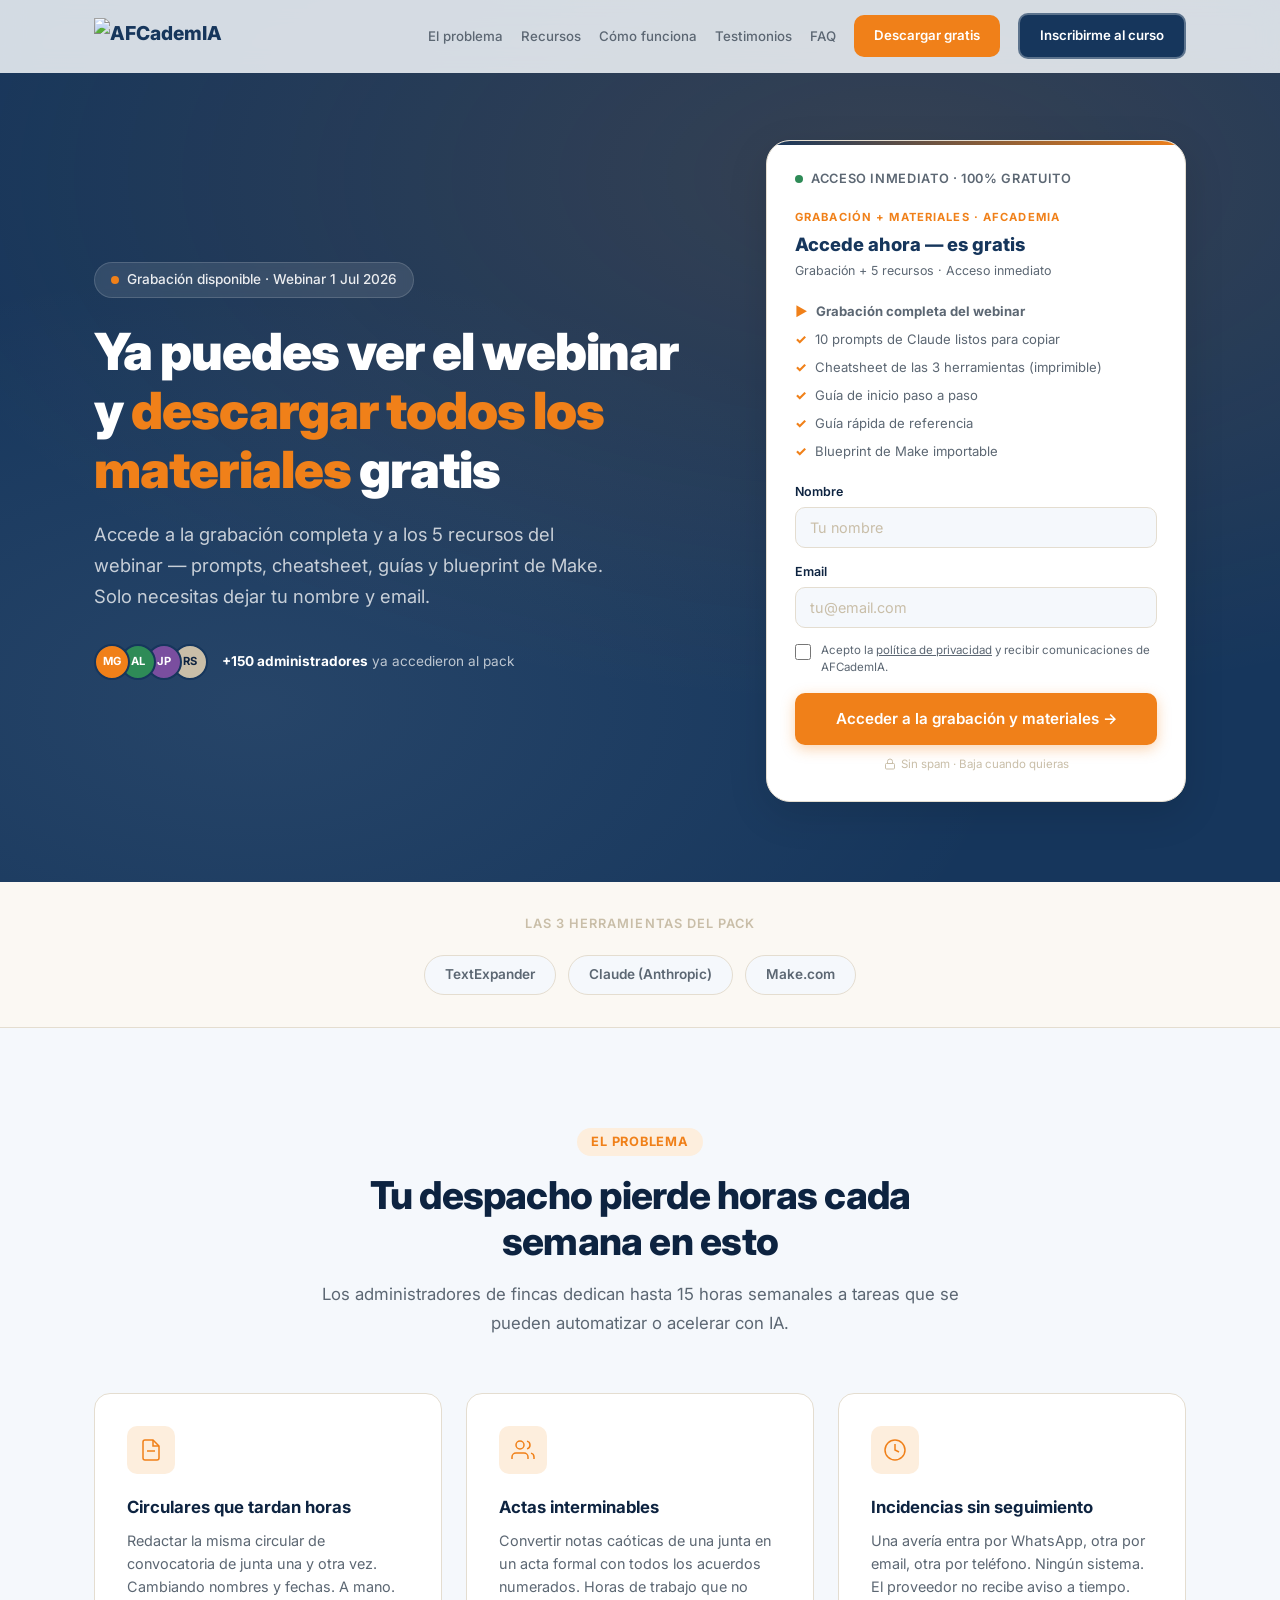
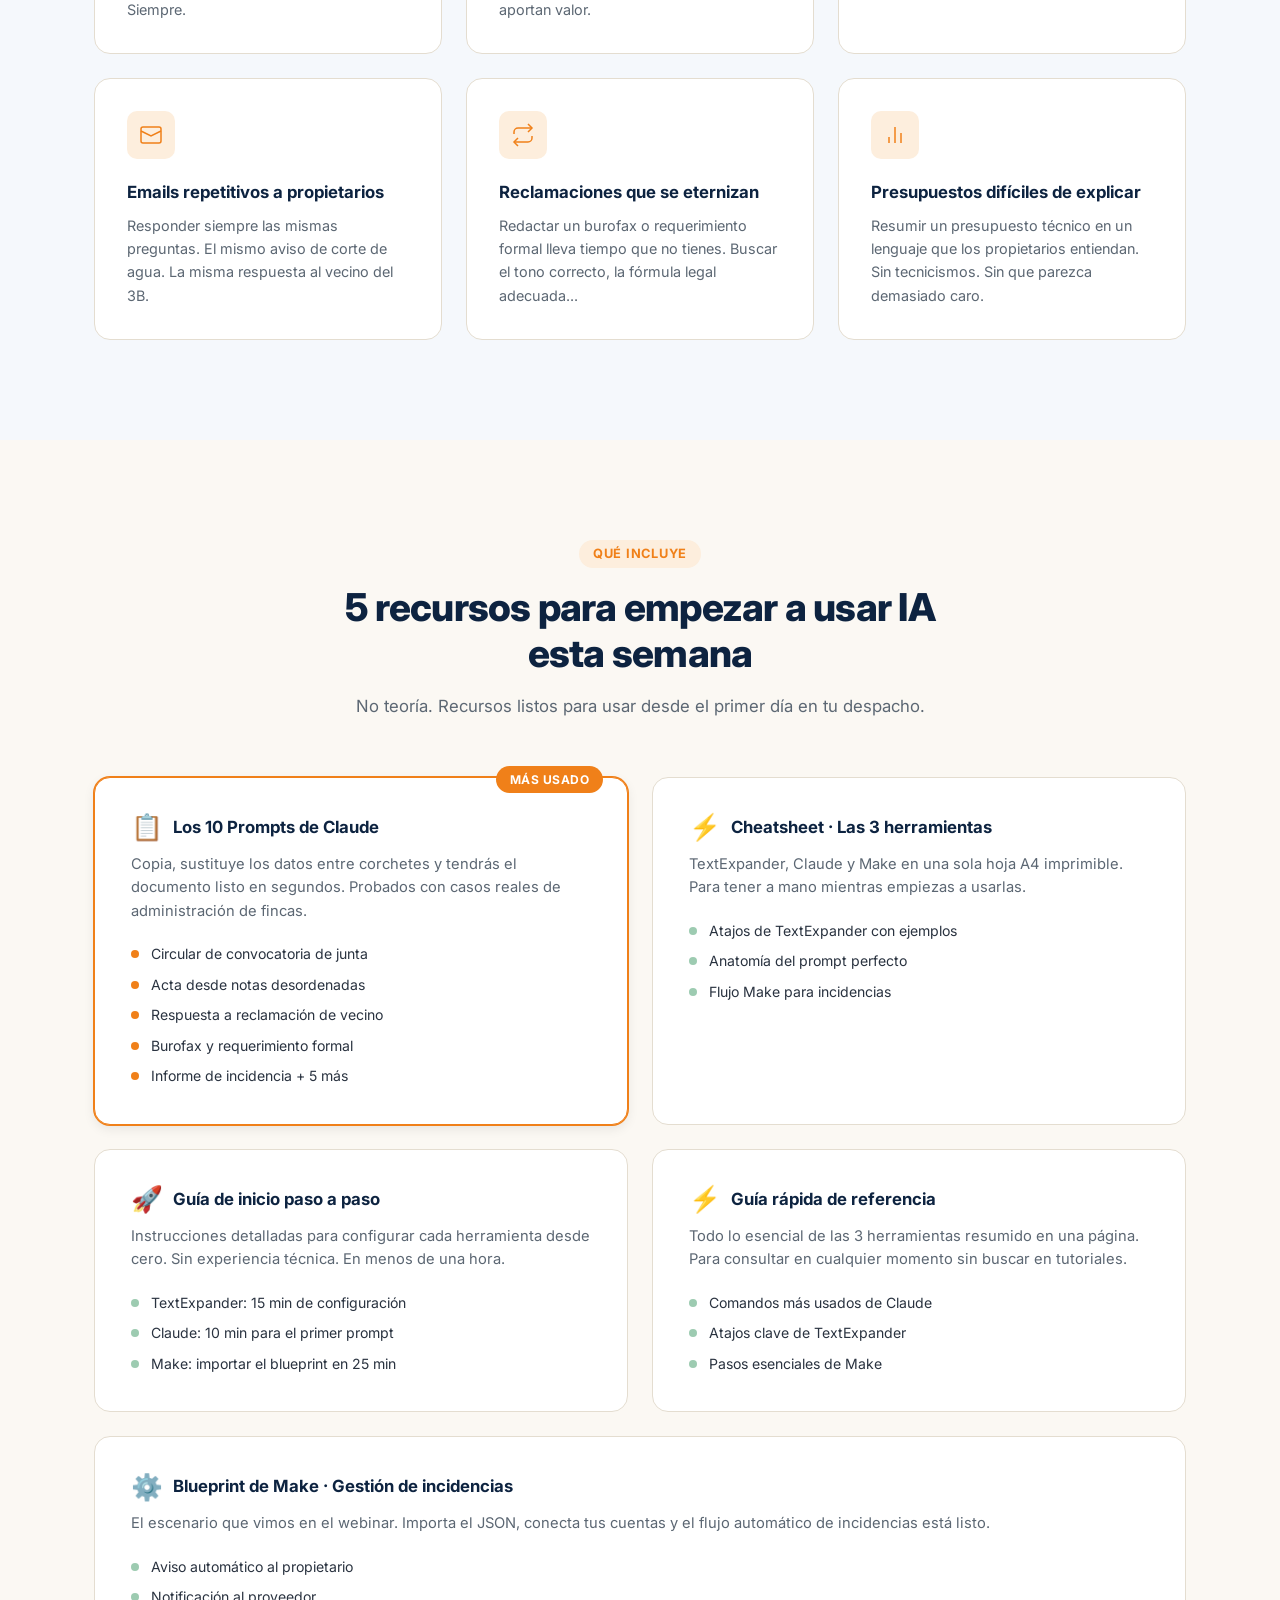
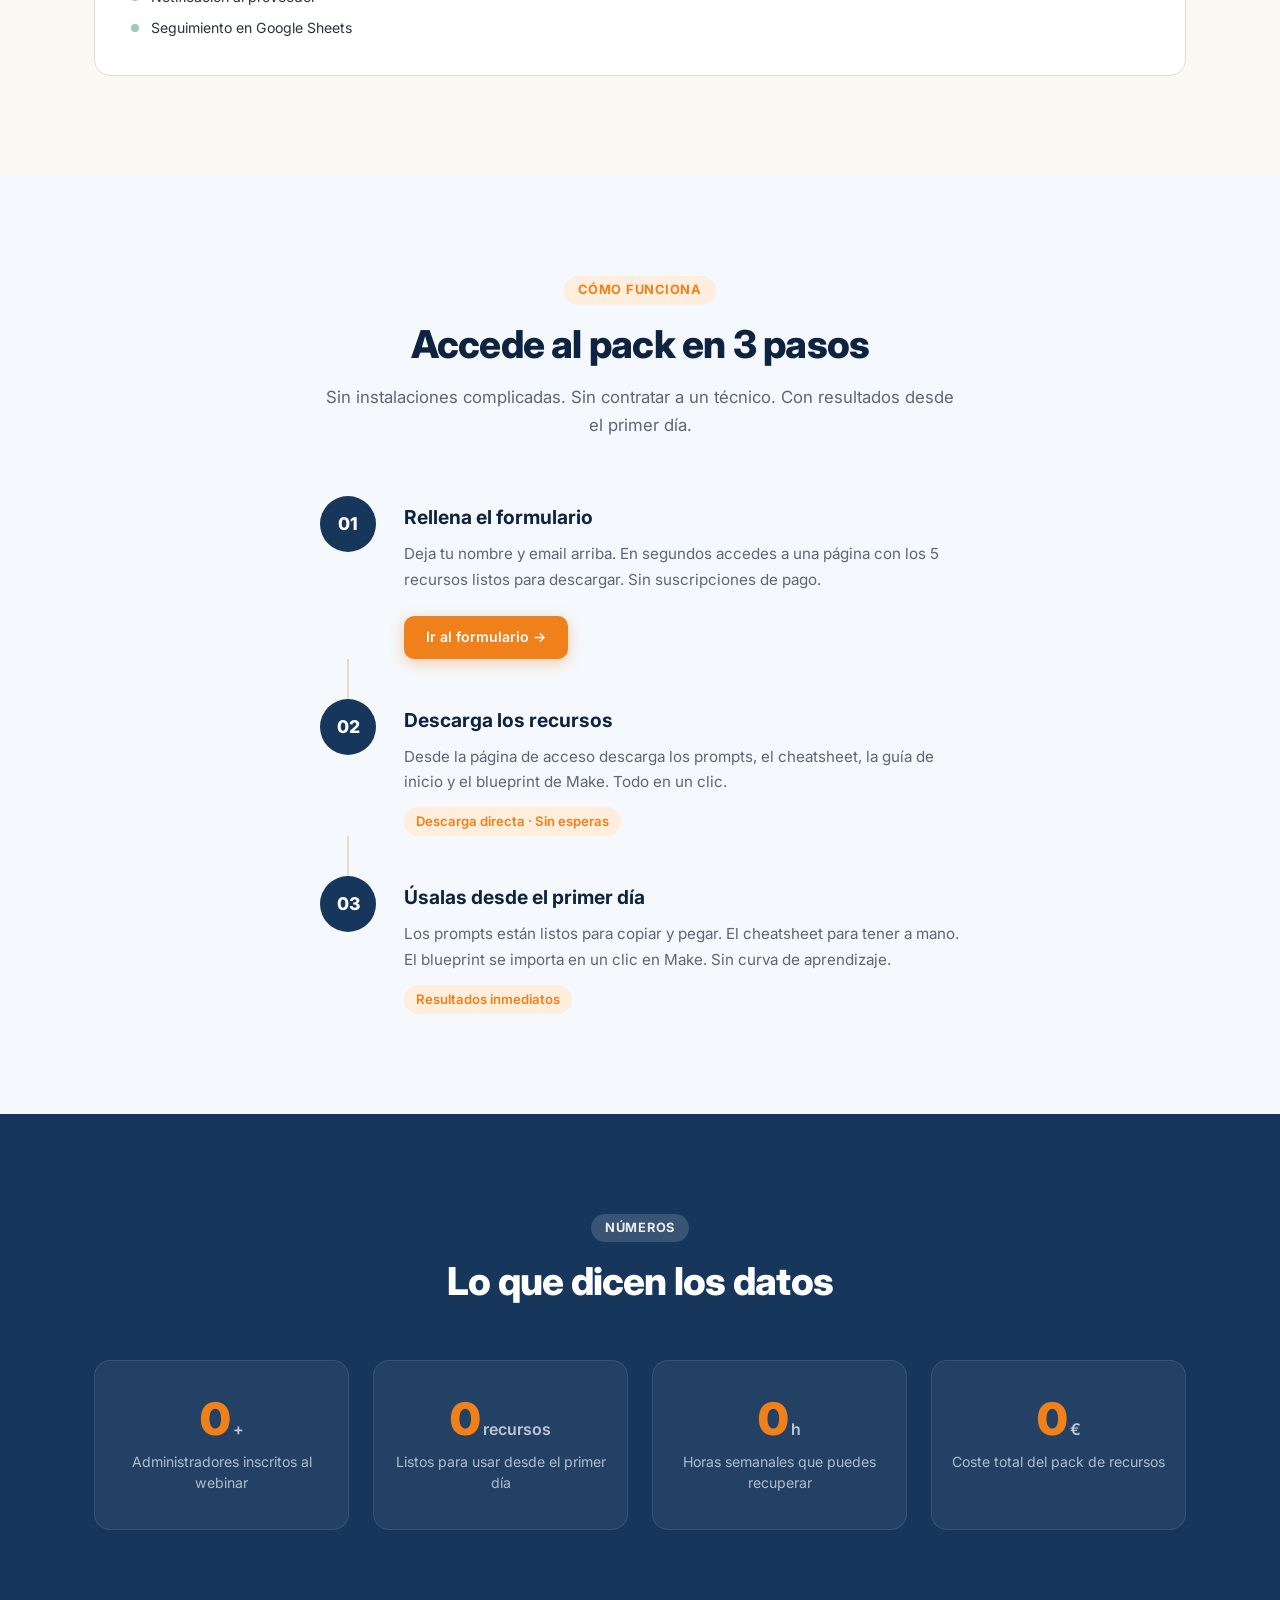
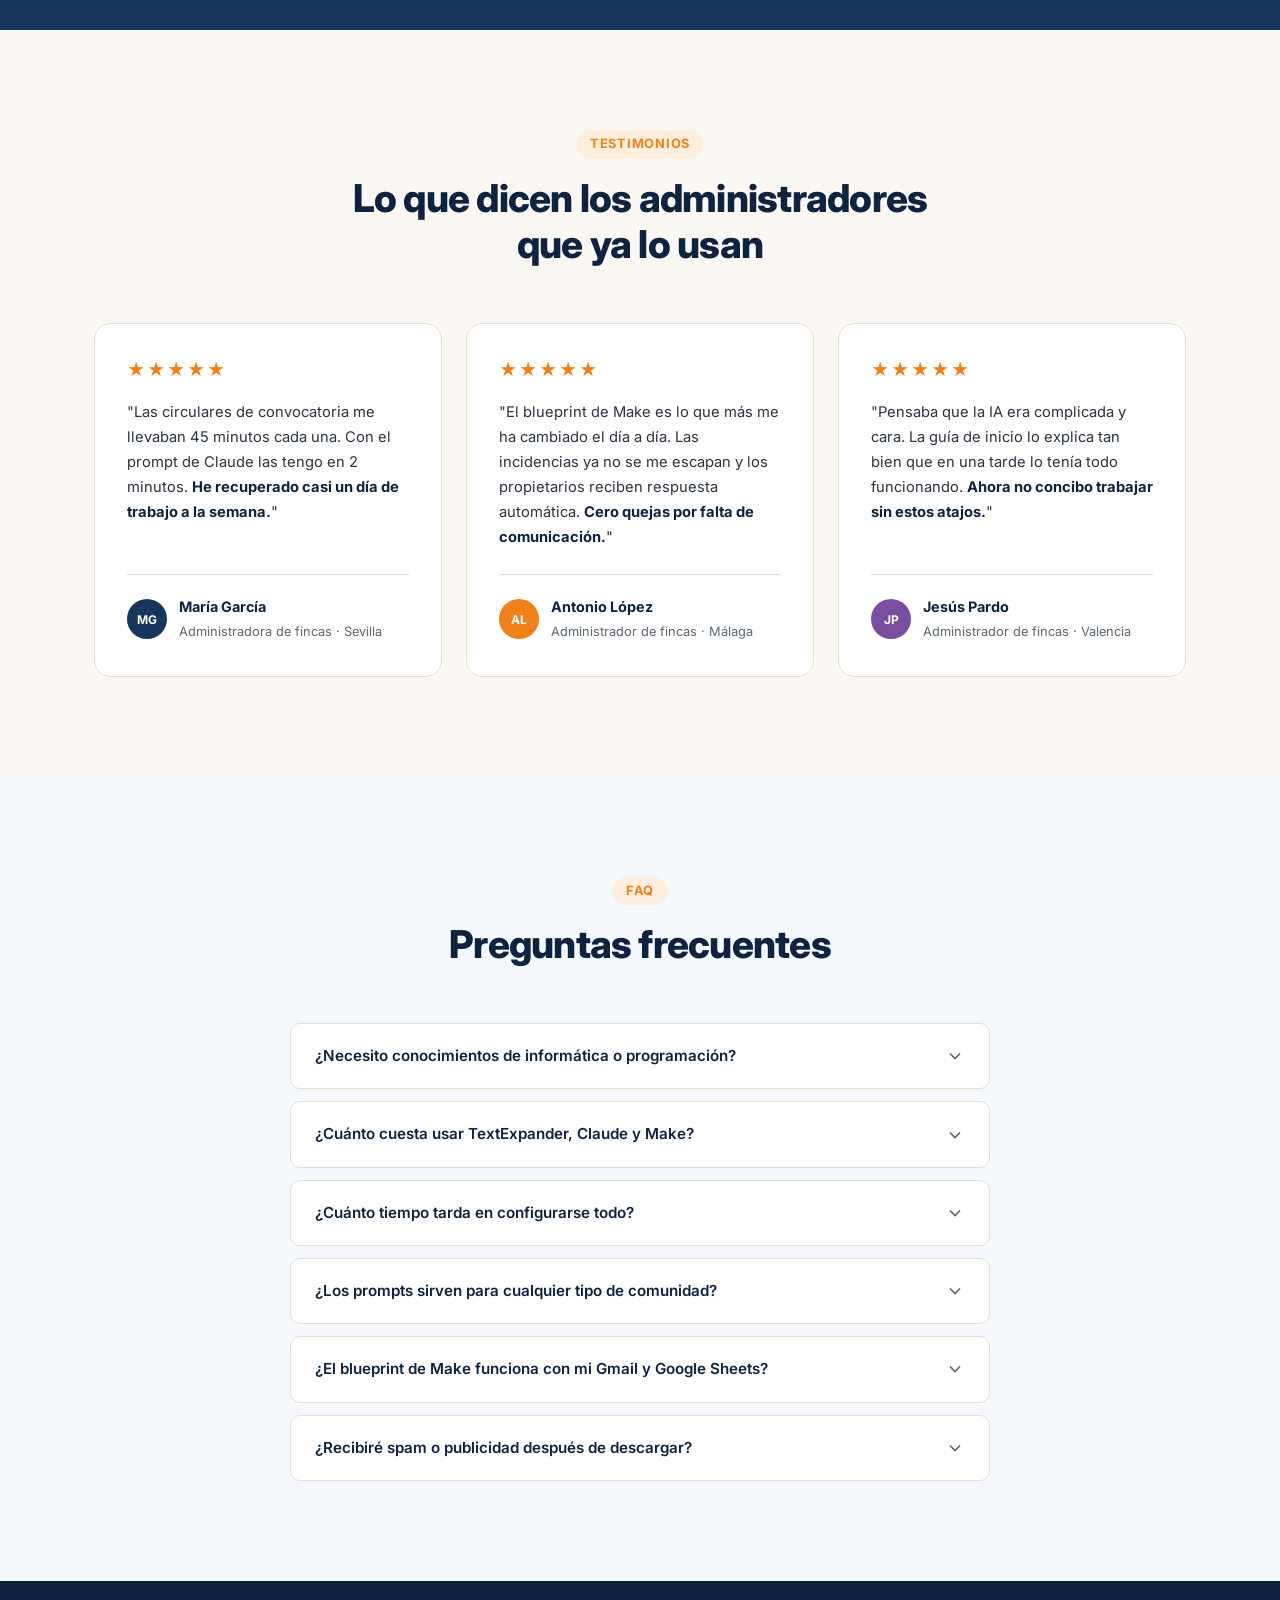
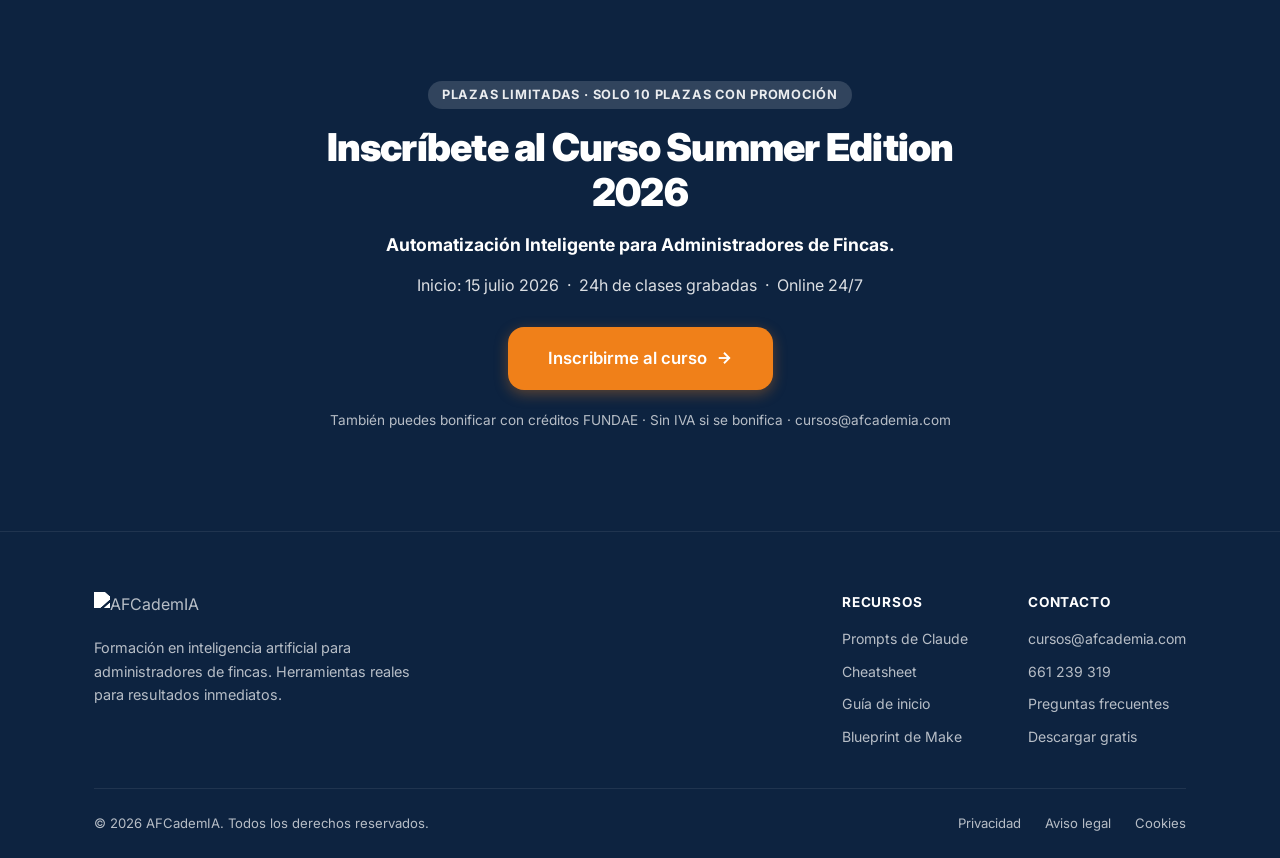
==== commit 2e665826: "fix: añadir grabación del webinar como primer item en la card del formulario Co-Authored-By: Claude " ====
--- a/index.html
+++ b/index.html
@@ -68,6 +68,7 @@
                     <div class="hero-card-sub">Grabación + 5 recursos · Acceso inmediato</div>
 
                     <ul style="list-style:none;display:flex;flex-direction:column;gap:7px;margin-bottom:20px;">
+                        <li style="display:flex;align-items:center;gap:8px;font-size:.82rem;color:var(--text-light);"><span style="color:var(--accent);font-weight:800;">▶</span> <strong>Grabación completa del webinar</strong></li>
                         <li style="display:flex;align-items:center;gap:8px;font-size:.82rem;color:var(--text-light);"><span style="color:var(--accent);font-weight:800;">✓</span> 10 prompts de Claude listos para copiar</li>
                         <li style="display:flex;align-items:center;gap:8px;font-size:.82rem;color:var(--text-light);"><span style="color:var(--accent);font-weight:800;">✓</span> Cheatsheet de las 3 herramientas (imprimible)</li>
                         <li style="display:flex;align-items:center;gap:8px;font-size:.82rem;color:var(--text-light);"><span style="color:var(--accent);font-weight:800;">✓</span> Guía de inicio paso a paso</li>
